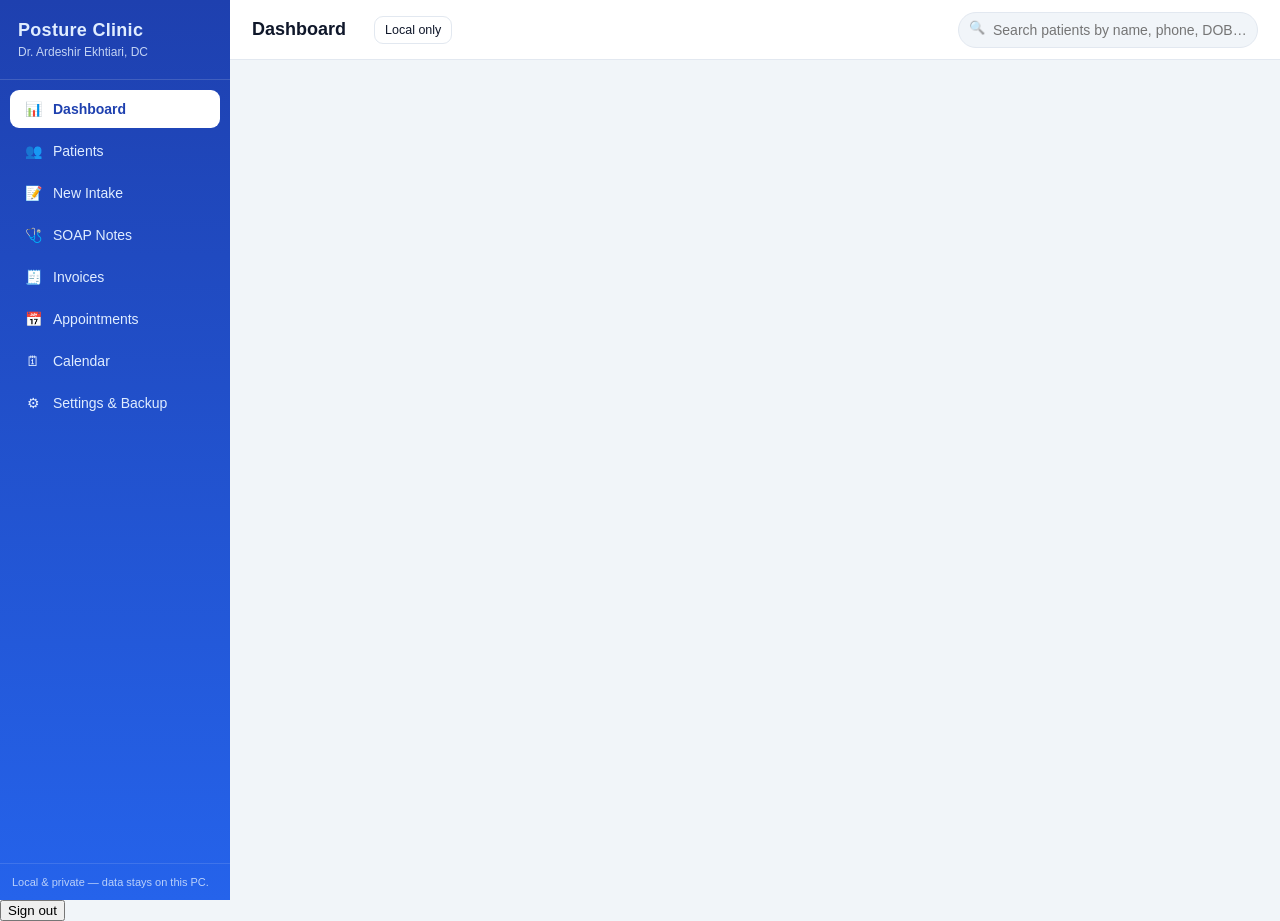
==== app.html @ 3cea86cb "Add Posture Clinic staff portal with Flowra Clerk login" ====
<!DOCTYPE html>
<html lang="en">
<head>
<meta charset="UTF-8" />
<meta name="viewport" content="width=device-width, initial-scale=1.0" />
<title>Posture Clinic — Dr. Ardeshir Ekhtiari</title>
<style>
  :root{
    --bg:#0f172a; --panel:#ffffff; --muted:#64748b; --line:#e2e8f0;
    --brand:#2563eb; --brand-dark:#1e40af; --brand-soft:#dbeafe;
    --accent:#0891b2; --danger:#dc2626; --warn:#d97706; --ok:#16a34a;
    --text:#0f172a; --soft:#f1f5f9;
  }
  *{box-sizing:border-box}
  html,body{margin:0;height:100%;font-family:"Segoe UI",Roboto,Arial,sans-serif;color:var(--text);background:var(--soft)}
  button{font-family:inherit;cursor:pointer}
  input,select,textarea{font-family:inherit;font-size:14px}
  .app{display:flex;height:100vh;overflow:hidden}

  /* Sidebar */
  .sidebar{width:230px;background:linear-gradient(180deg,#1e40af,#2563eb);color:#e0edff;display:flex;flex-direction:column;flex-shrink:0}
  .brand{padding:20px 18px;border-bottom:1px solid rgba(255,255,255,.15)}
  .brand h1{font-size:18px;margin:0;letter-spacing:.3px}
  .brand p{margin:4px 0 0;font-size:12px;opacity:.85}
  .nav{padding:10px;flex:1;overflow:auto}
  .nav a{display:flex;align-items:center;gap:10px;padding:11px 13px;border-radius:9px;color:#e0edff;text-decoration:none;font-size:14px;margin-bottom:4px}
  .nav a:hover{background:rgba(255,255,255,.12)}
  .nav a.active{background:#fff;color:#1e40af;font-weight:600}
  .nav .ic{width:20px;text-align:center}
  .sb-foot{padding:12px;font-size:11px;opacity:.8;border-top:1px solid rgba(255,255,255,.15)}

  /* Main */
  .main{flex:1;display:flex;flex-direction:column;overflow:hidden}
  .topbar{height:60px;background:#fff;border-bottom:1px solid var(--line);display:flex;align-items:center;gap:14px;padding:0 22px;flex-shrink:0}
  .topbar h2{margin:0;font-size:18px}
  .topbar .search{margin-left:auto;position:relative}
  .topbar .search input{width:300px;padding:9px 12px 9px 34px;border:1px solid var(--line);border-radius:20px;background:var(--soft)}
  .topbar .search::before{content:"\1F50D";position:absolute;left:11px;top:8px;font-size:13px;opacity:.6}
  .content{flex:1;overflow:auto;padding:22px}

  /* Cards / grid */
  .cards{display:grid;grid-template-columns:repeat(auto-fill,minmax(200px,1fr));gap:16px;margin-bottom:22px}
  .stat{background:#fff;border:1px solid var(--line);border-radius:14px;padding:18px}
  .stat .n{font-size:30px;font-weight:700;color:var(--brand-dark)}
  .stat .l{color:var(--muted);font-size:13px;margin-top:2px}
  .panel{background:#fff;border:1px solid var(--line);border-radius:14px;padding:20px;margin-bottom:20px}
  .panel h3{margin:0 0 14px;font-size:16px}
  .panel .desc{color:var(--muted);font-size:13px;margin:-8px 0 16px}

  /* Buttons */
  .btn{border:1px solid var(--line);background:#fff;padding:9px 15px;border-radius:9px;font-size:14px;color:var(--text)}
  .btn:hover{background:var(--soft)}
  .btn.primary{background:var(--brand);border-color:var(--brand);color:#fff}
  .btn.primary:hover{background:var(--brand-dark)}
  .btn.accent{background:var(--accent);border-color:var(--accent);color:#fff}
  .btn.danger{background:#fff;border-color:#fecaca;color:var(--danger)}
  .btn.danger:hover{background:#fef2f2}
  .btn.sm{padding:6px 10px;font-size:12.5px}
  .row-actions{display:flex;gap:8px;flex-wrap:wrap}

  /* Forms */
  .grid{display:grid;grid-template-columns:repeat(2,1fr);gap:14px}
  .grid.three{grid-template-columns:repeat(3,1fr)}
  .grid.four{grid-template-columns:repeat(4,1fr)}
  .field{display:flex;flex-direction:column;gap:5px}
  .field.full{grid-column:1/-1}
  .field label{font-size:12.5px;color:var(--muted);font-weight:600}
  .field input,.field select,.field textarea{padding:9px 11px;border:1px solid var(--line);border-radius:9px;width:100%;background:#fff}
  .field textarea{resize:vertical;min-height:70px}
  .field input:focus,.field textarea:focus,.field select:focus{outline:2px solid var(--brand-soft);border-color:var(--brand)}
  .date-combo{display:flex;gap:6px}
  .date-combo input{flex:1}
  .date-combo button{width:34px;border:1px solid var(--line);border-radius:8px;background:#fff;color:var(--brand-dark);font-weight:700}
  .date-combo button:hover{background:var(--brand-soft)}
  .sec-title{font-size:13px;font-weight:700;text-transform:uppercase;letter-spacing:.6px;color:var(--brand-dark);margin:22px 0 12px;padding-bottom:6px;border-bottom:2px solid var(--brand-soft)}
  .sec-title:first-child{margin-top:0}

  /* Table */
  table{width:100%;border-collapse:collapse}
  th,td{text-align:left;padding:11px 12px;border-bottom:1px solid var(--line);font-size:14px}
  th{font-size:12px;text-transform:uppercase;letter-spacing:.5px;color:var(--muted)}
  tbody tr:hover{background:var(--soft)}
  .empty{text-align:center;color:var(--muted);padding:40px}
  .tag{display:inline-block;padding:3px 9px;border-radius:20px;font-size:12px;font-weight:600}
  .tag.green{background:#dcfce7;color:#15803d}
  .tag.blue{background:#dbeafe;color:#1d4ed8}
  .tag.amber{background:#fef3c7;color:#92400e}
  .linkbtn{border:0;background:none;padding:0;color:var(--brand-dark);font-weight:700;text-align:left;cursor:pointer}
  .linkbtn:hover{text-decoration:underline}
  .email-value{word-break:break-all;color:var(--brand-dark);text-decoration:none}
  .email-value:hover{text-decoration:underline}
  .profile-cards{display:grid;grid-template-columns:repeat(auto-fit,minmax(145px,1fr));gap:10px;margin:14px 0 18px}
  .profile-card{border:1px solid var(--line);border-radius:12px;background:#f8fafc;padding:12px}
  .profile-card .v{font-size:19px;font-weight:800;color:var(--brand-dark)}
  .profile-card .k{font-size:11px;color:var(--muted);text-transform:uppercase;letter-spacing:.4px;margin-top:2px}
  .cal-toolbar{display:flex;align-items:center;gap:8px;flex-wrap:wrap;margin-bottom:14px}
  .cal-title{font-size:18px;font-weight:800;color:var(--brand-dark);margin-right:auto}
  .calendar-grid{display:grid;border:1px solid var(--line);border-radius:12px;overflow:hidden;background:#fff}
  .time-grid{display:grid;border:1px solid var(--line);border-radius:12px;overflow:auto;max-height:620px;background:#fff}
  .time-head{position:sticky;top:0;z-index:2;background:#eff6ff;color:var(--brand-dark);font-weight:800;text-align:center;padding:9px;border-right:1px solid #bfdbfe;border-bottom:1px solid #bfdbfe}
  .time-label{background:#f8fafc;color:#64748b;font-size:12px;padding:8px;border-right:1px solid var(--line);border-bottom:1px solid var(--line);font-weight:700}
  .time-cell{min-height:42px;border-right:1px solid var(--line);border-bottom:1px solid var(--line);padding:4px;background:#fff}
  .cal-cell{min-height:112px;border-right:1px solid var(--line);border-bottom:1px solid var(--line);padding:8px;background:#fff}
  .cal-cell:nth-child(7n){border-right:0}
  .cal-day-head{background:#eff6ff;color:var(--brand-dark);font-weight:800;text-align:center;padding:9px;border-right:1px solid #bfdbfe}
  .cal-day-head:nth-child(7n){border-right:0}
  .cal-date{font-size:12px;font-weight:800;color:#334155;margin-bottom:6px}
  .cal-muted{background:#f8fafc;color:#94a3b8}
  .appt-chip{display:block;border:1px solid #bfdbfe;background:#dbeafe;color:#1e3a8a;border-radius:8px;padding:5px 7px;margin:4px 0;font-size:12px;line-height:1.25;text-align:left;width:100%}
  .appt-chip b{display:block;color:#1e40af}
  .day-slot{display:grid;grid-template-columns:86px 1fr;border-bottom:1px solid var(--line);min-height:42px}
  .day-time{background:#f8fafc;color:#64748b;font-size:12px;padding:10px;border-right:1px solid var(--line);font-weight:700}
  .day-bookings{padding:7px}
  .year-grid{display:grid;grid-template-columns:repeat(auto-fit,minmax(210px,1fr));gap:12px}
  .month-card{border:1px solid var(--line);border-radius:12px;padding:12px;background:#fff}
  .month-card h4{margin:0 0 8px;color:var(--brand-dark)}

  /* Pain diagram */
  .bodywrap{display:flex;gap:26px;flex-wrap:wrap;align-items:flex-start}
  .bodychart{position:relative;flex:1 1 520px;max-width:650px;min-width:300px}
  .bodychart img{width:100%;display:block;background:#fff;border:1px solid var(--line);border-radius:14px;-webkit-print-color-adjust:exact;print-color-adjust:exact}
  .bodychart.noimg{min-height:420px;border:1px dashed var(--line);border-radius:14px;background:#fff}
  .chartmsg{position:absolute;inset:0;display:flex;align-items:center;justify-content:center;text-align:center;padding:24px;color:var(--muted);font-size:13px}
  .hot{position:absolute;transform:translate(-50%,-50%);border-radius:50%;background:transparent;border:2px solid transparent;padding:0;cursor:pointer;transition:background .15s,border-color .15s}
  .hot:hover{background:rgba(37,99,235,.30);border-color:rgba(37,99,235,.55)}
  .hot.marked{background:rgba(239,68,68,.5);border-color:#b91c1c;-webkit-print-color-adjust:exact;print-color-adjust:exact}
  .painlist{flex:1;min-width:240px}
  .painitem{display:flex;align-items:center;gap:10px;padding:8px 10px;border:1px solid var(--line);border-radius:9px;margin-bottom:8px;background:#fff}
  .painitem.selected{border-color:#fecaca;background:#fff7f7}
  .painitem .nm{flex:1;font-size:14px;font-weight:600}
  .painitem .nm.clickable{cursor:pointer}
  .painitem input[type="checkbox"]{width:auto}
  .painitem select{padding:5px 8px;border:1px solid var(--line);border-radius:7px}
  .legend{display:flex;gap:14px;flex-wrap:wrap;margin-top:10px;font-size:12px;color:var(--muted)}
  .legend span{display:flex;align-items:center;gap:6px}
  .dot{width:12px;height:12px;border-radius:3px;display:inline-block}

  /* Invoice */
  .inv-items th,.inv-items td{padding:8px}
  .inv-total{display:flex;justify-content:flex-end;margin-top:14px}
  .inv-total table{width:auto;min-width:280px}
  .inv-total td{border:none;padding:5px 10px}
  .inv-total .grand{font-size:18px;font-weight:700;color:var(--brand-dark)}
  .letterhead{border-bottom:3px solid var(--brand);padding-bottom:14px;margin-bottom:18px}
  .letterhead-top{display:flex;justify-content:space-between;gap:20px;align-items:flex-start}
  .letterhead-brand{display:flex;gap:14px;align-items:flex-start}
  .letterhead-logo{max-height:78px;max-width:190px;object-fit:contain}
  .letterhead-clinic{font-size:22px;font-weight:800;color:var(--brand-dark);letter-spacing:.2px}
  .letterhead-provider{font-size:14px;font-weight:600;color:#334155;margin-top:2px}
  .letterhead-contact{font-size:12px;color:#64748b;line-height:1.5;margin-top:4px}
  .letterhead-doc{text-align:right;min-width:220px}
  .letterhead-doc h2{margin:0;color:#111827;font-size:26px;text-transform:uppercase;letter-spacing:.5px}
  .letterhead-meta{font-size:12px;color:#475569;line-height:1.7;margin-top:8px}
  .clinical-doc{background:#fff;color:#111827}
  .clinical-head{display:flex;justify-content:space-between;gap:18px;border-bottom:2px solid var(--brand);padding-bottom:14px;margin-bottom:16px}
  .clinical-brand{display:flex;align-items:flex-start;gap:12px}
  .clinical-logo{max-height:72px;max-width:180px;object-fit:contain}
  .clinical-title{text-align:right}
  .clinical-title h2{margin:0;color:var(--brand-dark);font-size:24px}
  .clinical-meta{font-size:12px;color:var(--muted);line-height:1.6;margin-top:6px}
  .clinical-patient{display:grid;grid-template-columns:repeat(4,1fr);gap:10px;margin-bottom:16px;border:1px solid var(--line);border-radius:10px;padding:12px;background:#f8fafc}
  .clinical-section{margin-top:14px}
  .clinical-section h4{margin:0 0 6px;color:var(--brand-dark);font-size:13px;text-transform:uppercase;letter-spacing:.5px;border-bottom:1px solid var(--line);padding-bottom:5px}
  .clinical-box{min-height:56px;border:1px solid var(--line);border-radius:8px;padding:10px;white-space:pre-wrap;background:#fff}
  .clinical-sign{margin-top:28px;margin-left:auto;width:320px;text-align:center}
  .clinical-sign img{max-height:64px;max-width:260px;object-fit:contain;margin-bottom:4px}
  .clinical-sign .line{border-top:1px solid #111827;padding-top:6px;font-size:12px;color:#334155}
  .print-only{display:none}
  .print-footer{display:none}

  /* Modal */
  .modal-bg{position:fixed;inset:0;background:rgba(15,23,42,.5);display:none;align-items:center;justify-content:center;z-index:50;overflow:hidden;padding:16px}
  .modal-bg.open{display:flex}
  .modal{background:#fff;border-radius:16px;width:100%;max-width:960px;max-height:calc(100vh - 32px);overflow:auto;padding:24px;box-shadow:0 20px 60px rgba(0,0,0,.3)}
  .modal.wide{max-width:1240px}
  .modal-head{display:flex;align-items:center;margin:-24px -24px 16px;padding:16px 24px;background:#fff;border-bottom:1px solid var(--line);position:sticky;top:-24px;z-index:5}
  .modal-head h3{margin:0;font-size:18px}
  .modal-back{margin-right:10px;border:1px solid var(--line);background:#fff;border-radius:8px;padding:6px 10px;color:var(--brand-dark);font-weight:700}
  .modal-back:hover{background:var(--brand-soft)}
  .modal-head .x{margin-left:auto;border:none;background:none;font-size:22px;color:var(--muted)}
  .modal-foot{display:flex;gap:10px;justify-content:flex-end;margin:22px -24px -24px;border-top:1px solid var(--line);padding:14px 24px;background:#fff;position:sticky;bottom:-24px;z-index:5}

  .toast{position:fixed;bottom:24px;right:24px;background:#0f172a;color:#fff;padding:13px 20px;border-radius:10px;font-size:14px;opacity:0;transform:translateY(10px);transition:.25s;z-index:100}
  .toast.show{opacity:1;transform:translateY(0)}
  .muted{color:var(--muted)}
  .pill-tabs{display:flex;gap:6px;margin-bottom:16px;flex-wrap:wrap}
  .pill-tabs button{border:1px solid var(--line);background:#fff;padding:7px 14px;border-radius:20px;font-size:13px}
  .pill-tabs button.on{background:var(--brand);color:#fff;border-color:var(--brand)}
  .settings-section{display:none}
  .settings-section.on{display:block}
  .hint{font-size:12px;color:var(--muted)}
  .scale{display:flex;gap:4px;flex-wrap:wrap}
  .scale button{width:34px;height:34px;border:1px solid var(--line);border-radius:8px;background:#fff;font-weight:600}
  .scale button.on{background:var(--danger);color:#fff;border-color:var(--danger)}

  /* Print */
  @media print{
    @page{margin:.55in}
    .sidebar,.topbar,.no-print,.modal-foot,.modal-head{display:none !important}
    .app,.main,.content{display:block;height:auto;overflow:visible}
    body.modal-open .app{display:none !important}
    .modal-bg{position:static;background:none;display:block;padding:0}
    .modal{box-shadow:none;max-width:none;border-radius:0;padding:0}
    body{background:#fff}
    .content{padding:0}
    .panel{border:0;border-radius:0;padding:0;margin:0;background:#fff}
    .print-area{padding:0;font-size:12px;line-height:1.45}
    .print-only{display:block !important}
    .print-area input,.print-area textarea,.print-area select,
    body:not(.modal-open) .content input,body:not(.modal-open) .content textarea,body:not(.modal-open) .content select{border:0 !important;background:transparent !important;box-shadow:none !important;padding:0 !important;color:#111827 !important;-webkit-appearance:none;appearance:none}
    .print-area .date-combo button,
    body:not(.modal-open) .content .date-combo button{display:none !important}
    .print-area textarea,body:not(.modal-open) .content textarea{min-height:0;height:auto;resize:none;overflow:visible}
    .print-area table,body:not(.modal-open) .content table{page-break-inside:auto;border:1px solid #cbd5e1}
    .print-area th,body:not(.modal-open) .content th{background:#eff6ff;color:#1e40af;border-bottom:1px solid #bfdbfe;font-size:11px}
    .print-area td,body:not(.modal-open) .content td{border-bottom:1px solid #e2e8f0}
    .print-area tr{page-break-inside:avoid;page-break-after:auto}
    .inv-items th,.inv-items td{border-bottom:1px solid #d1d5db}
    .print-area .sec-title,body:not(.modal-open) .content .sec-title{background:#eff6ff;border:1px solid #bfdbfe;border-left:4px solid var(--brand);border-radius:4px;color:#1e40af;padding:7px 9px;margin:18px 0 10px}
    .print-area .grid,body:not(.modal-open) .content .grid{gap:10px}
    .print-area .field,body:not(.modal-open) .content .field{border:1px solid #e2e8f0;border-radius:6px;padding:8px;background:#fbfdff;break-inside:avoid}
    .print-area .field label,body:not(.modal-open) .content .field label,.hint{color:#475569;font-size:10px;text-transform:uppercase;letter-spacing:.35px}
    .print-area p{margin:7px 0}
    .inv-total table{border:0}
    .inv-total td{border:0}
    .clinical-box{border:1px solid #cbd5e1;background:#fbfdff;border-radius:6px;min-height:68px}
    .clinical-sign{break-inside:avoid}
    .bodywrap{break-inside:auto;page-break-inside:auto;gap:12px}
    .bodychart{flex:0 1 3.7in;max-width:3.7in;min-width:2.6in}
    .bodychart img{max-height:4.4in;object-fit:contain}
    .painlist{min-width:2.2in;font-size:11px}
    .painitem{padding:5px 7px;margin-bottom:4px;break-inside:avoid}
    .painlist .hint,.painlist .painitem:not(.selected) .muted{display:none !important}
    .painlist .painitem:not(.selected){display:none !important}
    .painlist input[type="checkbox"]{display:none !important}
    .clinical-doc{font-size:12px}
    .clinical-patient{break-inside:avoid;grid-template-columns:repeat(2,1fr)}
    .clinical-section{break-inside:avoid}
    .print-footer{display:none !important}
    body::after{content:"Printed from Posture Clinic";position:fixed;bottom:.18in;right:.55in;font-size:10px;color:#64748b}
  }
</style>
<link rel="stylesheet" href="portal-neumorph.css" />
</head>
<body>
<script src="auth-config.js?v=1"></script>
<script src="auth.js?v=1"></script>
<script>PosturePortalAuth.requireAppAccess();</script>
<div class="app">
  <aside class="sidebar">
    <div class="brand">
      <h1>Posture Clinic</h1>
      <p>Dr. Ardeshir Ekhtiari, DC</p>
    </div>
    <nav class="nav" id="nav">
      <a data-view="dashboard" class="active"><span class="ic">&#128202;</span> Dashboard</a>
      <a data-view="patients"><span class="ic">&#128101;</span> Patients</a>
      <a data-view="intake"><span class="ic">&#128221;</span> New Intake</a>
      <a data-view="visits"><span class="ic">&#129658;</span> SOAP Notes</a>
      <a data-view="invoices"><span class="ic">&#129534;</span> Invoices</a>
      <a data-view="appointments"><span class="ic">&#128197;</span> Appointments</a>
      <a data-view="calendar"><span class="ic">&#128467;</span> Calendar</a>
      <a data-view="settings"><span class="ic">&#9881;</span> Settings &amp; Backup</a>
    </nav>
    <div class="sb-foot">Local &amp; private — data stays on this PC.</div>
  </aside>

  <div class="main">
    <div class="topbar">
      <h2 id="viewTitle">Dashboard</h2>
      <button id="storageBadge" class="btn sm" style="margin-left:14px" onclick="storageBadgeClick()">Local only</button>
      <div class="search">
        <input id="globalSearch" placeholder="Search patients by name, phone, DOB…" />
      </div>
    </div>
    <div class="content" id="content"></div>
  </div>
</div>

<div class="modal-bg" id="modalBg"><div class="modal" id="modal"></div></div>
<div class="toast" id="toast"></div>

<script>
/* ============================ DATA LAYER ============================ */
const DB_KEY = "postureclinic_db_v1";
const LEGACY_DB_KEY = "painclinic_db_v1";
const uid = () => Date.now().toString(36) + Math.random().toString(36).slice(2,7);
const todayISO = () => new Date().toISOString().slice(0,10);
const DEFAULT_SERVICES = [
  {code:"98940", desc:"Chiropractic Manipulation (1-2 regions)", price:65},
  {code:"98941", desc:"Chiropractic Manipulation (3-4 regions)", price:85},
  {code:"97110", desc:"Therapeutic Exercise", price:45},
  {code:"97140", desc:"Manual Therapy", price:50},
  {code:"99203", desc:"New Patient Exam", price:150},
  {code:"99213", desc:"Established Patient Exam", price:90},
];
function loadDB(){
  try{
    let raw = localStorage.getItem(DB_KEY);
    if(!raw && LEGACY_DB_KEY){ raw = localStorage.getItem(LEGACY_DB_KEY); if(raw) localStorage.setItem(DB_KEY, raw); }
    return JSON.parse(raw) || seed();
  }catch(e){ return seed(); }
}
function seed(){
  const db = { patients:[], visits:[], invoices:[], appointments:[],
    clinic:{ name:"Posture Clinic", provider:"Dr. Ardeshir Ekhtiari, DC",
      address:"", phone:"647-835-8118", email:"Ardeshir@DrEkhtiari.com", taxRate:0, currency:"$", workStart:"08:00", workEnd:"18:00",
      services:JSON.parse(JSON.stringify(DEFAULT_SERVICES)),
      serviceProfiles:[{id:"default",name:"Default Chiropractic",services:JSON.parse(JSON.stringify(DEFAULT_SERVICES))}],
      activeServiceProfileId:"default" } };
  localStorage.setItem(DB_KEY, JSON.stringify(db));
  return db;
}
let DB = loadDB();

/* ---- Portable file storage (data lives in a file that travels with the app) ---- */
let fileHandle = null;          // linked PostureClinicData.json handle
let needsReconnect = false;     // handle exists but permission must be re-granted (needs a click)
let _writeTimer = null, _dirty = false;

function save(){
  localStorage.setItem(DB_KEY, JSON.stringify(DB));   // fast local mirror
  scheduleFileWrite();                                // persist to portable data file
}
function scheduleFileWrite(){
  if(!fileHandle) return;
  _dirty = true; clearTimeout(_writeTimer);
  _writeTimer = setTimeout(writeFile, 500);
}
async function writeFile(){
  if(!fileHandle || !_dirty) return;
  try{
    const w = await fileHandle.createWritable();
    await w.write(JSON.stringify(DB, null, 2));
    await w.close();
    _dirty = false; updateStorageBadge();
  }catch(e){ console.warn("File write failed", e); }
}

/* IndexedDB: remember the linked file handle between sessions */
function idbOpen(name="postureclinic_fs"){ return new Promise((res,rej)=>{ const r=indexedDB.open(name,1);
  r.onupgradeneeded=()=>r.result.createObjectStore("h"); r.onsuccess=()=>res(r.result); r.onerror=()=>rej(r.error); }); }
async function idbSet(k,v){ const db=await idbOpen(); return new Promise((res,rej)=>{ const t=db.transaction("h","readwrite");
  t.objectStore("h").put(v,k); t.oncomplete=()=>res(); t.onerror=()=>rej(t.error); }); }
async function idbGet(k){ const db=await idbOpen(); return new Promise((res,rej)=>{ const t=db.transaction("h","readonly");
  const rq=t.objectStore("h").get(k); rq.onsuccess=()=>res(rq.result); rq.onerror=()=>rej(rq.error); }); }
async function idbDel(k){ const db=await idbOpen(); return new Promise((res)=>{ const t=db.transaction("h","readwrite");
  t.objectStore("h").delete(k); t.oncomplete=()=>res(); }); }

async function permGranted(h,write){ const o={mode:write?"readwrite":"read"};
  try{ return (await h.queryPermission(o))==="granted"; }catch(e){ return false; } }
async function permRequest(h,write){ const o={mode:write?"readwrite":"read"};
  try{ if((await h.queryPermission(o))==="granted") return true; return (await h.requestPermission(o))==="granted"; }catch(e){ return false; } }

const fsSupported = () => !!(window.showSaveFilePicker && window.showOpenFilePicker);

/* Create/choose the portable data file and start saving to it */
async function connectDataFile(){
  if(!fsSupported()){ toast("This browser can't link a data file. Use Export/Import backups instead."); return; }
  try{
    const h = await window.showSaveFilePicker({ suggestedName:"PostureClinicData.json",
      types:[{description:"Posture Clinic Data",accept:{"application/json":[".json"]}}] });
    fileHandle = h; needsReconnect=false; await idbSet("dataFile",h);
    _dirty = true; await writeFile();
    toast("Data file linked — everything now saves into this file.");
    updateStorageBadge(); if(current==="settings") views.settings();
  }catch(e){ if(e.name!=="AbortError") toast("Could not link data file"); }
}
/* Open an existing data file (e.g. after moving the folder to a new PC) */
async function openDataFile(){
  if(!fsSupported()){ toast("This browser can't open a data file. Use Import backup instead."); return; }
  try{
    const [h] = await window.showOpenFilePicker({ types:[{description:"Posture Clinic Data",accept:{"application/json":[".json"]}}] });
    if(!(await permRequest(h,true))) return;
    const txt = await (await h.getFile()).text();
    DB = JSON.parse(txt); fileHandle=h; needsReconnect=false; await idbSet("dataFile",h);
    localStorage.setItem(DB_KEY, JSON.stringify(DB));
    toast("Loaded data from file."); go("dashboard");
  }catch(e){ if(e.name!=="AbortError") toast("Could not open data file"); }
}
async function disconnectDataFile(){ fileHandle=null; needsReconnect=false; await idbDel("dataFile"); updateStorageBadge(); if(current==="settings") views.settings(); toast("Unlinked data file (still saved locally)."); }

/* Re-grant permission after a restart (browsers require a click) */
async function reconnectDataFile(){
  const h = await idbGet("dataFile"); if(!h){ connectDataFile(); return; }
  if(await permRequest(h,true)){
    fileHandle=h; needsReconnect=false;
    try{ const txt=await (await h.getFile()).text(); if(txt.trim()){ DB=JSON.parse(txt); localStorage.setItem(DB_KEY,JSON.stringify(DB)); } }catch(e){}
    updateStorageBadge(); toast("Reconnected to data file."); go(current);
  }
}
function storageBadgeClick(){ if(needsReconnect) reconnectDataFile(); else if(fileHandle){ go("settings"); } else connectDataFile(); }
function updateStorageBadge(){
  const b = document.getElementById("storageBadge"); if(!b) return;
  if(needsReconnect){ b.textContent="\u26A0 Reconnect data file"; b.style.background="#fef3c7"; b.style.borderColor="#fcd34d"; b.title="Click to reconnect your data file"; }
  else if(fileHandle){ b.textContent="\uD83D\uDCBE Data file linked"; b.style.background="#dbeafe"; b.style.borderColor="#93c5fd"; b.title=fileHandle.name||"Linked"; }
  else if(fsSupported()){ b.textContent="\u26A0 Link data file"; b.style.background="#fee2e2"; b.style.borderColor="#fecaca"; b.title="Click to make your data portable"; }
  else { b.textContent="\uD83D\uDCBE Local only"; b.style.background=""; b.style.borderColor=""; b.title="Use Export/Import backups to move data"; }
}
async function idbGetLegacy(k){
  try{ const db=await idbOpen("painclinic_fs"); return new Promise((res,rej)=>{ const t=db.transaction("h","readonly");
    const rq=t.objectStore("h").get(k); rq.onsuccess=()=>res(rq.result); rq.onerror=()=>rej(rq.error); }); }catch(e){ return null; }
}
async function initStorage(){
  try{
    let h = await idbGet("dataFile");
    if(!h){ h = await idbGetLegacy("dataFile"); if(h) await idbSet("dataFile", h); }
    if(h){
      if(await permGranted(h,true)){
        fileHandle=h;
        try{ const txt=await (await h.getFile()).text(); if(txt.trim()){ DB=JSON.parse(txt); localStorage.setItem(DB_KEY,JSON.stringify(DB)); } }catch(e){}
      } else { needsReconnect=true; }
    }
  }catch(e){}
  const last = localStorage.getItem(LAST_VIEW_KEY) || localStorage.getItem(LEGACY_LAST_VIEW_KEY);
  go(views[last]?last:"dashboard"); updateStorageBadge();
}
const money = n => DB.clinic.currency + (Number(n)||0).toFixed(2);
const esc = s => (s==null?"":String(s)).replace(/[&<>"]/g,c=>({'&':'&amp;','<':'&lt;','>':'&gt;','"':'&quot;'}[c]));
const patientById = id => DB.patients.find(p=>p.id===id);
const fullName = p => p ? `${p.first||""} ${p.last||""}`.trim() : "Unknown";
const emailView = e => e ? `<a class="email-value" href="mailto:${esc(e)}">${esc(e)}</a>` : "—";

/* ============================ UI HELPERS ============================ */
const $ = s => document.querySelector(s);
const content = $("#content");
function toast(msg){ const t=$("#toast"); t.textContent=msg; t.classList.add("show"); setTimeout(()=>t.classList.remove("show"),2200); }
let modalStack = [];
function openModal(html, wide, replace){
  const m=$("#modal"), bg=$("#modalBg");
  if(bg.classList.contains("open") && !replace) modalStack.push({html:m.innerHTML,className:m.className});
  m.className="modal"+(wide?" wide":""); m.innerHTML=html; bg.classList.add("open"); document.body.classList.add("modal-open");
  updateModalBack();
}
function updateModalBack(){
  const h=$("#modal .modal-head"); if(!h) return;
  h.querySelector(".modal-back")?.remove();
  if(modalStack.length) h.insertAdjacentHTML("afterbegin",`<button class="modal-back" onclick="modalBack()">&larr; Back</button>`);
}
function modalBack(){
  const prev = modalStack.pop(); if(!prev){ closeModal(); return; }
  const m=$("#modal"); m.className=prev.className; m.innerHTML=prev.html; updateModalBack();
}
function closeModal(){ $("#modalBg").classList.remove("open"); document.body.classList.remove("modal-open"); modalStack=[]; }
$("#modalBg").addEventListener("click",e=>{ if(e.target.id==="modalBg") closeModal(); });
function printStamp(){ return new Date().toLocaleDateString() + " " + new Date().toLocaleTimeString([], {hour:"2-digit", minute:"2-digit"}); }
function letterhead(title, rows){
  const c=DB.clinic, contact=[c.address,c.phone,c.email].filter(Boolean).join(" | ");
  return `<div class="letterhead">
    <div class="letterhead-top">
      <div class="letterhead-brand">
        ${c.logo?`<img class="letterhead-logo" src="${esc(c.logo)}" alt="Clinic logo"/>`:""}
        <div>
          <div class="letterhead-clinic">${esc(c.name||"Posture Clinic")}</div>
          <div class="letterhead-provider">${esc(c.provider||"Dr. Ardeshir Ekhtiari, DC")}</div>
          <div class="letterhead-contact">${esc(contact||"")}</div>
        </div>
      </div>
      <div class="letterhead-doc">
        <h2>${esc(title)}</h2>
        <div class="letterhead-meta">
          <div><b>Printed:</b> ${printStamp()}</div>
          ${(rows||[]).map(r=>`<div><b>${esc(r[0])}:</b> ${esc(r[1]||"—")}</div>`).join("")}
        </div>
      </div>
    </div>
  </div>`;
}

/* ============================ ROUTER ============================ */
const views = {};
let current = "dashboard";
const LAST_VIEW_KEY = "postureclinic_last_view";
const LEGACY_LAST_VIEW_KEY = "painclinic_last_view";
const SCROLL_KEY = "postureclinic_scroll_";
const LEGACY_SCROLL_KEY = "painclinic_scroll_";
function go(view){
  if(content && current) localStorage.setItem(SCROLL_KEY+current, content.scrollTop);
  current = view;
  localStorage.setItem(LAST_VIEW_KEY, view);
  document.querySelectorAll("#nav a").forEach(a=>a.classList.toggle("active",a.dataset.view===view));
  $("#viewTitle").textContent = {dashboard:"Dashboard",patients:"Patients",intake:"New Patient Intake",
    visits:"SOAP Notes",invoices:"Invoices",appointments:"Appointments",calendar:"Calendar",settings:"Settings & Backup"}[view];
  (views[view]||views.dashboard)();
  setTimeout(()=>{ content.scrollTop = Number(localStorage.getItem(SCROLL_KEY+view)||localStorage.getItem(LEGACY_SCROLL_KEY+view)||0); },0);
}
document.querySelectorAll("#nav a").forEach(a=>a.addEventListener("click",()=>go(a.dataset.view)));
content.addEventListener("scroll",()=>localStorage.setItem(SCROLL_KEY+current, content.scrollTop));
$("#globalSearch").addEventListener("input",e=>{
  if(current!=="patients"){ go("patients"); }
  const box = $("#patientSearch"); if(box){ box.value=e.target.value; renderPatientTable(e.target.value); }
});
function matchesText(q,...parts){
  q=(q||"").toLowerCase().trim();
  return !q || parts.join(" ").toLowerCase().includes(q);
}

/* ============================ DASHBOARD ============================ */
views.dashboard = function(){
  const upcoming = DB.appointments.filter(a=>a.date>=todayISO()).sort((a,b)=>a.date.localeCompare(b.date)).slice(0,5);
  const outstanding = DB.invoices.reduce((s,i)=>s+invTotals(i).balance,0);
  content.innerHTML = `
    <div class="cards">
      <div class="stat"><div class="n">${DB.patients.length}</div><div class="l">Total Patients</div></div>
      <div class="stat"><div class="n">${DB.visits.length}</div><div class="l">SOAP Notes</div></div>
      <div class="stat"><div class="n">${DB.invoices.length}</div><div class="l">Invoices</div></div>
      <div class="stat"><div class="n">${money(outstanding)}</div><div class="l">Outstanding Balance</div></div>
    </div>
    <div class="panel">
      <h3>Quick Actions</h3>
      <div class="row-actions">
        <button class="btn primary" onclick="go('intake')">+ New Patient Intake</button>
        <button class="btn accent" onclick="newVisit()">+ New SOAP Note</button>
        <button class="btn" onclick="newInvoice()">+ New Invoice</button>
        <button class="btn" onclick="go('appointments')">Schedule Appointment</button>
      </div>
    </div>
    <div class="panel">
      <h3>Upcoming Appointments</h3>
      ${upcoming.length? `<table><thead><tr><th>Date</th><th>Time</th><th>Patient</th><th>Reason</th></tr></thead>
      <tbody>${upcoming.map(a=>`<tr><td>${a.date}</td><td>${esc(a.time)}</td><td>${esc(fullName(patientById(a.patientId)))}</td><td>${esc(a.reason)}</td></tr>`).join("")}</tbody></table>`
      : `<div class="empty">No upcoming appointments.</div>`}
    </div>
    <div class="panel">
      <h3>Recent Patients</h3>
      ${DB.patients.slice(-5).reverse().map(p=>`<div style="padding:8px 0;border-bottom:1px solid var(--line)"><button class="linkbtn" onclick="viewPatient('${p.id}')">${esc(fullName(p))}</button> <span class="muted">— ${esc(p.phone||"no phone")} · ${esc(p.dob||"")}</span> <button class="btn sm" style="float:right" onclick="viewPatient('${p.id}')">Open</button></div>`).join("") || `<div class="empty">No patients yet. Start with a New Intake.</div>`}
    </div>`;
};

/* ============================ PATIENTS ============================ */
views.patients = function(){
  content.innerHTML = `
    <div class="panel">
      <div style="display:flex;align-items:center;gap:12px;margin-bottom:14px">
        <h3 style="margin:0">Patients</h3>
        <input id="patientSearch" class="btn" style="margin-left:auto;width:280px" placeholder="Search name / phone / DOB…" oninput="renderPatientTable(this.value)"/>
        <button class="btn primary" onclick="go('intake')">+ New Intake</button>
      </div>
      <div id="patientTable"></div>
    </div>`;
  renderPatientTable("");
};
function renderPatientTable(q){
  q=(q||"").toLowerCase().trim();
  const list = DB.patients.filter(p=>{
    if(!q) return true;
    return (fullName(p)+" "+(p.phone||"")+" "+(p.dob||"")+" "+(p.email||"")).toLowerCase().includes(q);
  }).sort((a,b)=>fullName(a).localeCompare(fullName(b)));
  const el = $("#patientTable"); if(!el) return;
  el.innerHTML = list.length? `<table><thead><tr><th>Name</th><th>DOB</th><th>Phone</th><th>Chief Complaint</th><th>Visits</th><th></th></tr></thead>
    <tbody>${list.map(p=>{
      const v = DB.visits.filter(x=>x.patientId===p.id).length;
      return `<tr>
        <td><button class="linkbtn" onclick="viewPatient('${p.id}')">${esc(fullName(p))}</button></td>
        <td>${esc(p.dob||"")}</td>
        <td>${esc(p.phone||"")}</td>
        <td>${esc((p.chiefComplaint||"").slice(0,40))}</td>
        <td><span class="tag green">${v}</span></td>
        <td class="row-actions" style="justify-content:flex-end">
          <button class="btn sm" onclick="viewPatient('${p.id}')">Open</button>
          <button class="btn sm" onclick="newVisit('${p.id}')">SOAP</button>
          <button class="btn sm" onclick="newInvoice('${p.id}')">Invoice</button>
        </td></tr>`;
    }).join("")}</tbody></table>`
    : `<div class="empty">No matching patients.</div>`;
}

function viewPatient(id){
  const p = patientById(id); if(!p) return;
  const visits = DB.visits.filter(v=>v.patientId===id).sort((a,b)=>b.date.localeCompare(a.date));
  const invs = DB.invoices.filter(v=>v.patientId===id).sort((a,b)=>b.date.localeCompare(a.date));
  const billed = invs.reduce((s,i)=>s+invTotals(i).total,0);
  const paid = invs.reduce((s,i)=>s+invTotals(i).paid,0);
  const balance = invs.reduce((s,i)=>s+invTotals(i).balance,0);
  const services = invs.reduce((s,i)=>s+(i.items||[]).reduce((n,it)=>n+(Number(it.qty)||0),0),0);
  const nextAppt = DB.appointments.filter(a=>a.patientId===id && a.date>=todayISO()).sort((a,b)=>(a.date+a.time).localeCompare(b.date+b.time))[0];
  activePain = p.pain || {};
  openModal(`
    <div class="modal-head"><h3>${esc(fullName(p))}</h3><button class="x" onclick="closeModal()">&times;</button></div>
    <div class="print-area">
      <div class="print-only">${letterhead("Patient Chart", [["Patient",fullName(p)],["DOB",p.dob]])}</div>
      <h2 class="no-print" style="margin:0 0 6px;color:var(--brand-dark)">Patient Chart</h2>
      <p class="muted no-print" style="margin-top:0">Intake, pain map summary, SOAP notes, and invoices for ${esc(fullName(p))}</p>
      <div class="profile-cards">
        <div class="profile-card"><div class="v">${visits.length}</div><div class="k">SOAP Visits</div></div>
        <div class="profile-card"><div class="v">${services}</div><div class="k">Services Billed</div></div>
        <div class="profile-card"><div class="v">${money(billed)}</div><div class="k">Total Billed</div></div>
        <div class="profile-card"><div class="v">${money(paid)}</div><div class="k">Total Paid</div></div>
        <div class="profile-card"><div class="v" style="color:${balance>0?'var(--danger)':'var(--ok)'}">${money(balance)}</div><div class="k">Outstanding</div></div>
        <div class="profile-card"><div class="v">${esc(visits[0]?.date||"—")}</div><div class="k">Last Visit</div></div>
        <div class="profile-card"><div class="v">${esc(nextAppt?`${nextAppt.date} ${nextAppt.time||""}`:"—")}</div><div class="k">Next Appointment</div></div>
        <div class="profile-card"><div class="v">${Object.keys(p.pain||{}).length}</div><div class="k">Pain Areas</div></div>
      </div>
      <div class="grid three">
        <div><div class="hint">Name</div>${esc(fullName(p)||"—")}</div>
        <div><div class="hint">Date of Birth</div>${esc(p.dob||"—")}</div>
        <div><div class="hint">Sex</div>${esc(p.sex||"—")}</div>
        <div><div class="hint">Phone</div>${esc(p.phone||"—")}</div>
        <div><div class="hint">Email</div>${emailView(p.email)}</div>
        <div><div class="hint">Occupation</div>${esc(p.occupation||"—")}</div>
        <div><div class="hint">Address</div>${esc(p.address||"—")}</div>
        <div><div class="hint">Insurance</div>${esc(p.insurance||"—")} ${esc(p.policy||"")}${p.group?" · Group "+esc(p.group):""}</div>
        <div><div class="hint">Emergency Contact</div>${esc(p.emergencyName||"—")} ${p.emergencyRel?"("+esc(p.emergencyRel)+")":""} ${esc(p.emergencyPhone||"")}</div>
      </div>
      <div class="sec-title">Intake Form Information</div>
      <p><b>Complaint:</b> ${esc(p.chiefComplaint||"—")}</p>
      <p><b>Pain since:</b> ${esc(p.painOnset||"—")} &nbsp; <b>Pain type:</b> ${esc(p.painType||"—")} &nbsp; <b>Pain level:</b> ${esc(p.painLevel||"—")}/10 &nbsp; <b>Frequency:</b> ${esc(p.painFreq||"—")}</p>
      <p><b>Medical history:</b> ${esc(p.medicalHistory||"—")}</p>
      <p><b>Medications:</b> ${esc(p.medications||"—")} &nbsp; <b>Allergies:</b> ${esc(p.allergies||"—")}</p>
      <p><b>Prior treatment:</b> ${esc(p.priorTreatment||"—")}</p>
      <p><b>Smoker:</b> ${esc(p.smoker||"—")} &nbsp; <b>Exercise:</b> ${esc(p.exercise||"—")} &nbsp; <b>Pregnant:</b> ${esc(p.pregnant||"—")} &nbsp; <b>Consent:</b> ${p.consent?"Yes":"No"}</p>
      ${Object.keys(p.pain||{}).length?`<div class="sec-title">Marked Areas of Pain</div>
      <ul style="margin:0;padding-left:20px">${Object.keys(p.pain).map(k=>`<li>${esc(k)} — ${esc(String(p.pain[k].intensity??""))}/10${p.pain[k].type?" · "+esc(p.pain[k].type):""}</li>`).join("")}</ul>`:""}
      ${Object.keys(p.pain||{}).length?`<div class="clinical-section print-only"><h4>Intake Body Pain Diagram</h4>${bodyChart()}</div>`:""}
      <div class="sec-title">SOAP Notes (${visits.length})</div>
      ${visits.length? visits.map(v=>`<div class="painitem"><span class="nm">${v.date} — ${esc(v.assessment||"Visit")}</span>
        <span class="muted no-print">${Object.keys(v.pain||{}).length} pain area(s)</span>
        <button class="btn sm no-print" onclick="openVisit('${v.id}')">Open / Print SOAP</button>
        <div class="full" style="width:100%;font-size:13px;color:var(--muted)">
          <b>S:</b> ${esc((v.subjective||"—").slice(0,160))}<br>
          <b>O:</b> ${esc((v.objective||"—").slice(0,160))}<br>
          <b>A:</b> ${esc((v.assessment||"—").slice(0,160))}<br>
          <b>Services:</b> ${esc(soapServiceSummary(v)||"—")}<br>
          <b>P:</b> ${esc((v.plan||"—").slice(0,160))}
        </div>
      </div>`).join("") : `<div class="muted" style="padding:6px 0">No notes yet.</div>`}
      <div class="sec-title">Invoices (${invs.length})</div>
      ${invs.length? invs.map(i=>{ const it=invTotals(i); return `<div class="painitem"><span class="nm">${i.number||""} — ${i.date} — Total ${money(it.total)} · Paid ${money(it.paid)} · Outstanding ${money(it.balance)}</span>
        <span class="tag ${i.status==='Paid'?'green':'amber'}">${i.status}</span>
        <button class="btn sm no-print" onclick="openInvoice('${i.id}')">Open / Print Invoice</button></div>`; }).join("") : `<div class="muted" style="padding:6px 0">No invoices yet.</div>`}
    </div>
    <div class="modal-foot no-print">
      <button class="btn danger" onclick="deletePatient('${p.id}')">Delete</button>
      <button class="btn" onclick="closeModal()">Close</button>
      <button class="btn" onclick="printModal()">Generate PDF / Print Full Chart</button>
      <button class="btn" onclick="go('intake');editPatient('${p.id}')">Edit Intake</button>
      <button class="btn accent" onclick="newVisit('${p.id}')">+ SOAP Note</button>
      <button class="btn primary" onclick="newInvoice('${p.id}')">+ Invoice</button>
    </div>
  `, true);
}
function deletePatient(id){
  if(!confirm("Delete this patient and ALL their notes & invoices?")) return;
  DB.patients = DB.patients.filter(p=>p.id!==id);
  DB.visits = DB.visits.filter(v=>v.patientId!==id);
  DB.invoices = DB.invoices.filter(v=>v.patientId!==id);
  save(); closeModal(); toast("Patient deleted"); go("patients");
}

/* ============================ INTAKE FORM ============================ */
let editingPatientId = null;
views.intake = function(){
  const p = editingPatientId ? patientById(editingPatientId) : {};
  intakePain = editingPatientId ? JSON.parse(JSON.stringify(p.pain||{})) : {};
  activePain = intakePain;
  content.innerHTML = `
    <div class="panel">
      <div class="print-only">${letterhead(editingPatientId?"Patient Intake Form":"New Patient Intake Form", editingPatientId?[["Patient",fullName(p)],["DOB",p.dob]]:[])}</div>
      <h3>${editingPatientId?"Edit Patient":"New Patient Intake Form"}</h3>
      <p class="desc">Complete the patient's demographic, insurance, and clinical intake information.</p>
      <div class="sec-title">Patient Information</div>
      <div class="grid three">
        ${inp("first","First Name",p.first)}
        ${inp("last","Last Name",p.last)}
        ${dateField("dob","Date of Birth",p.dob,1900,new Date().getFullYear())}
        ${sel("sex","Sex",["","Male","Female","Other"],p.sex)}
        ${inp("phone","Phone",p.phone,"tel")}
        ${inp("email","Email",p.email,"email")}
        ${inp("occupation","Occupation",p.occupation)}
      </div>
      <div class="grid"><div class="field full">${inpRaw("address","Home Address",p.address)}</div></div>

      <div class="sec-title">Insurance</div>
      <div class="grid three">
        ${inp("insurance","Insurance Provider",p.insurance)}
        ${inp("policy","Policy / Member #",p.policy)}
        ${inp("group","Group #",p.group)}
      </div>

      <div class="sec-title">Emergency Contact</div>
      <div class="grid three">
        ${inp("emergencyName","Name",p.emergencyName)}
        ${inp("emergencyRel","Relationship",p.emergencyRel)}
        ${inp("emergencyPhone","Phone",p.emergencyPhone,"tel")}
      </div>

      <div class="sec-title">Chief Complaint & Pain</div>
      <div class="grid">
        <div class="field full">${inpRaw("chiefComplaint","Chief Complaint / Reason for Visit",p.chiefComplaint)}</div>
        ${inp("painOnset","Pain started (date / how)",p.painOnset)}
        ${sel("painType","Pain Type",["","Sharp","Dull","Burning","Aching","Throbbing","Tingling","Numbness","Stiffness"],p.painType)}
        <div class="field"><label>Current Pain Level (0–10)</label>
          <div class="scale" id="painScale">${[0,1,2,3,4,5,6,7,8,9,10].map(n=>`<button type="button" class="${String(p.painLevel)==String(n)?'on':''}" onclick="setPain(${n})">${n}</button>`).join("")}</div>
          <input type="hidden" id="f_painLevel" value="${p.painLevel??''}"/></div>
        ${sel("painFreq","Frequency",["","Constant","Frequent","Intermittent","Occasional","With activity"],p.painFreq)}
      </div>

      <div class="sec-title">Pain Diagram — mark areas of pain</div>
      <div class="bodywrap">
        ${bodyChart()}
        <div class="painlist">
          <div class="hint" style="margin-bottom:8px">Click body areas to mark pain; adjust intensity/type on the right.</div>
          <div id="painItems"></div>
        </div>
      </div>
      <div class="legend"><span><i class="dot" style="background:#cbd5e1"></i> No pain</span><span><i class="dot" style="background:#ef4444"></i> Marked pain</span></div>

      <div class="sec-title">Medical History</div>
      <div class="grid">
        <div class="field full">${inpRaw("medicalHistory","Past medical / surgical history, conditions",p.medicalHistory)}</div>
        <div class="field full">${inpRaw("medications","Current Medications",p.medications)}</div>
        <div class="field full">${inpRaw("allergies","Allergies",p.allergies)}</div>
        <div class="field full">${inpRaw("priorTreatment","Prior treatment for this complaint",p.priorTreatment)}</div>
      </div>

      <div class="sec-title">Lifestyle & Consent</div>
      <div class="grid three">
        ${sel("smoker","Smoker",["","No","Yes","Former"],p.smoker)}
        ${sel("exercise","Exercise Level",["","Sedentary","Light","Moderate","Active"],p.exercise)}
        ${inp("pregnant","Pregnant (if applicable)",p.pregnant)}
      </div>
      <label style="display:flex;gap:8px;align-items:center;margin-top:12px;font-size:14px">
        <input type="checkbox" id="f_consent" ${p.consent?"checked":""}/> Patient consents to chiropractic evaluation and treatment.</label>

      <div class="row-actions no-print" style="justify-content:flex-end;margin-top:20px">
        <button class="btn" onclick="editingPatientId=null;go('patients')">Cancel</button>
        <button class="btn" onclick="window.print()">Generate PDF / Print Intake</button>
        <button class="btn primary" onclick="saveIntake()">${editingPatientId?"Save Changes":"Save & Create Patient"}</button>
      </div>
    </div>`;
  renderPainItems();
};
function editPatient(id){ editingPatientId=id; go("intake"); }
function setPain(n){ $("#f_painLevel").value=n; document.querySelectorAll("#painScale button").forEach((b,i)=>b.classList.toggle("on",i===n)); }
function inpRaw(id,label,val,type){ return `<label>${label}</label>${type==='ta'?'':''}<input id="f_${id}" type="${type||'text'}" value="${esc(val||'')}"/>`; }
function inp(id,label,val,type){ return `<div class="field"><label>${label}</label><input id="f_${id}" type="${type||'text'}" value="${esc(val||'')}"/></div>`; }
function sel(id,label,opts,val){ return `<div class="field"><label>${label}</label><select id="f_${id}">${opts.map(o=>`<option ${o===val?'selected':''}>${o}</option>`).join("")}</select></div>`; }
function dateField(id,label,val,start,end){ return `<div class="field"><label>${label}</label>${dateControl("f_"+id,val,start,end)}</div>`; }
function dateControl(id,val,start,end){
  return `<div class="date-combo"><input id="${id}" type="date" value="${esc(val||"")}"/><button type="button" title="Previous year" onclick="changeDateYear('${id}',-1,${start},${end})">&lsaquo;</button><button type="button" title="Next year" onclick="changeDateYear('${id}',1,${start},${end})">&rsaquo;</button></div>`;
}
function changeDateYear(id,delta,start,end){
  const e=$("#"+id); if(!e) return;
  const base = e.value || todayISO();
  const y = Math.min(end, Math.max(start, (Number(base.slice(0,4))||new Date().getFullYear()) + delta));
  e.value = y + base.slice(4);
  const sel = e.parentElement.querySelector("select"); if(sel) sel.value = y;
}
function fv(id){ const e=$("#f_"+id); return e?e.value.trim():""; }
function saveIntake(){
  if(!fv("first") && !fv("last")){ toast("Please enter a name"); return; }
  const data = {};
  ["first","last","dob","sex","phone","email","occupation","address","insurance","policy","group",
   "emergencyName","emergencyRel","emergencyPhone","chiefComplaint","painOnset","painType","painFreq",
   "medicalHistory","medications","allergies","priorTreatment","smoker","exercise","pregnant"].forEach(k=>data[k]=fv(k));
  data.painLevel = $("#f_painLevel").value;
  data.consent = $("#f_consent").checked;
  data.pain = JSON.parse(JSON.stringify(intakePain));
  if(editingPatientId){ Object.assign(patientById(editingPatientId),data); toast("Patient updated"); }
  else { data.id=uid(); data.created=todayISO(); DB.patients.push(data); toast("Patient created"); }
  save(); editingPatientId=null; go("patients");
}

/* ============================ SOAP NOTES + BODY DIAGRAM ============================ */
const BODY_REGIONS = ["Head","Neck","L Shoulder","R Shoulder","Upper Back","Mid Back","Lower Back",
  "L Elbow","R Elbow","L Wrist/Hand","R Wrist/Hand","L Hip","R Hip","Sacrum/Tailbone",
  "L Knee","R Knee","L Ankle/Foot","R Ankle/Foot","Chest","Abdomen"];
const SOAP_SERVICES = [
  {code:"SMT", name:"Spinal Manipulative Therapy"},
  {code:"STT", name:"Soft Tissue Therapy"},
  {code:"IFC", name:"Interferential Current Therapy"},
  {code:"Laser", name:"Laser Therapy"},
];
let visitDraft = null;
let intakePain = {};        // editable pain store for the intake form
let activePain = {};        // pointer to whichever pain object the diagram currently edits

function newVisit(patientId){
  if(!DB.patients.length){ toast("Add a patient first"); go("intake"); return; }
  visitDraft = { id:uid(), patientId:patientId||DB.patients[0].id, date:todayISO(),
    subjective:"", objective:"", assessment:"", plan:"", pain:{}, services:[] };
  visitEditor();
}
function openVisit(id){ visitDraft = JSON.parse(JSON.stringify(DB.visits.find(v=>v.id===id))); visitEditor(); }
function soapServiceSummary(v){ return (v.services||[]).join(", "); }
function soapServiceChecks(v){
  const selected = new Set(v.services||[]);
  return `<div class="row-actions">${SOAP_SERVICES.map(s=>`<label class="btn sm" style="display:flex;align-items:center;gap:6px">
    <input type="checkbox" name="soap_service" value="${esc(s.code)}" ${selected.has(s.code)?'checked':''}/> <b>${esc(s.code)}</b> ${esc(s.name)}
  </label>`).join("")}</div>`;
}
function readSoapServices(){ return Array.from(document.querySelectorAll('input[name="soap_service"]:checked')).map(x=>x.value); }

function visitEditor(replace){
  const v = visitDraft;
  const p = patientById(v.patientId);
  const c = DB.clinic;
  activePain = visitDraft.pain;
  openModal(`
    <div class="modal-head"><h3>SOAP Note</h3><button class="x" onclick="closeModal()">&times;</button></div>
    <div class="print-area">
      <div class="clinical-doc print-only">
        ${letterhead("SOAP Note", [["Patient",fullName(p)],["Visit Date",v.date||todayISO()]])}
        <div class="clinical-patient">
          <div><div class="hint">Patient</div><b>${esc(fullName(p))}</b></div>
          <div><div class="hint">DOB</div>${esc(p?.dob||"—")}</div>
          <div><div class="hint">Phone</div>${esc(p?.phone||"—")}</div>
          <div><div class="hint">Email</div>${emailView(p?.email)}</div>
        </div>
      </div>
      <div class="grid three no-print" style="margin-bottom:6px">
        <div class="field"><label>Patient</label><div style="display:flex;gap:6px"><select id="v_patient" style="flex:1">${DB.patients.map(p=>`<option value="${p.id}" ${p.id===v.patientId?'selected':''}>${esc(fullName(p))}</option>`).join("")}</select><button type="button" class="btn" title="Open patient phone book" onclick="openPatientPicker('v_patient')">&#128199;</button></div></div>
        <div class="field"><label>Visit Date</label>${dateControl("v_date",v.date,2020,new Date().getFullYear()+5)}</div>
      </div>
      <div class="sec-title">Pain Diagram — check the areas of pain</div>
      <div class="bodywrap">
        ${bodyChart()}
        <div class="painlist">
          <div class="hint" style="margin-bottom:8px">Click body areas to mark pain; adjust intensity/type on the right.</div>
          <div id="painItems"></div>
        </div>
      </div>
      <div class="legend"><span><i class="dot" style="background:#cbd5e1"></i> No pain</span><span><i class="dot" style="background:#ef4444"></i> Marked pain</span></div>

      <div class="sec-title">SOAP</div>
      <div class="field full no-print"><label>S — Subjective (patient report)</label><textarea id="v_subjective">${esc(v.subjective)}</textarea></div>
      <div class="field full no-print" style="margin-top:12px"><label>O — Objective (exam findings, ROM, palpation, tests)</label><textarea id="v_objective">${esc(v.objective)}</textarea></div>
      <div class="field full no-print" style="margin-top:12px"><label>A — Assessment (diagnosis)</label><textarea id="v_assessment">${esc(v.assessment)}</textarea></div>
      <div class="sec-title no-print">Services Provided</div>
      <div class="no-print">${soapServiceChecks(v)}</div>
      <div class="field full no-print" style="margin-top:12px"><label>P — Plan (treatment, adjustments, home care, follow-up)</label><textarea id="v_plan">${esc(v.plan)}</textarea></div>
      <div class="clinical-doc print-only">
        <div class="clinical-section"><h4>S — Subjective</h4><div class="clinical-box">${esc(v.subjective||"")}</div></div>
        <div class="clinical-section"><h4>O — Objective</h4><div class="clinical-box">${esc(v.objective||"")}</div></div>
        <div class="clinical-section"><h4>A — Assessment</h4><div class="clinical-box">${esc(v.assessment||"")}</div></div>
        <div class="clinical-section"><h4>Services Provided</h4><div class="clinical-box">${esc(soapServiceSummary(v)||"")}</div></div>
        <div class="clinical-section"><h4>P — Plan</h4><div class="clinical-box">${esc(v.plan||"")}</div></div>
        <div class="clinical-sign">
          ${c.signature?`<img src="${esc(c.signature)}" alt="Doctor signature"/>`:`<div style="height:64px"></div>`}
          <div class="line">Provider Signature — ${esc(c.provider||"Dr. Ardeshir Ekhtiari, DC")}</div>
        </div>
        <div class="print-footer">${esc(c.name||"Posture Clinic")} · Printed ${new Date().toLocaleDateString()} · </div>
      </div>
    </div>
    <div class="modal-foot no-print">
      ${DB.visits.find(x=>x.id===v.id)?`<button class="btn danger" onclick="deleteVisit('${v.id}')">Delete</button>`:''}
      <button class="btn" onclick="closeModal()">Cancel</button>
      <button class="btn" onclick="printVisit()">Generate PDF / Print Formal SOAP</button>
      <button class="btn primary" onclick="saveVisit()">Save Note</button>
    </div>`, true, replace);
  renderPainItems();
}

/* Clinical body chart: the real reference image (uploaded → DB.clinic.bodyChart, or a
   relative body-chart.png beside the app) shown under transparent clickable region overlays.
   Coordinates are % of the image box, tuned for a combined Front (left) + Back (right) chart. */
const BODYCHART_HOTSPOTS = [
  // ---- FRONT figure in the clinical chart (viewer-left = patient Right) ----
  {label:'Head',            x:26.8, y:12.0, w:10.0, h:12.0},
  {label:'Neck',            x:26.8, y:19.0, w:7.0,  h:5.5},
  {label:'R Shoulder',      x:15.5, y:24.5, w:10.0, h:8.5},
  {label:'L Shoulder',      x:38.0, y:24.5, w:10.0, h:8.5},
  {label:'Chest',           x:26.8, y:31.0, w:22.0, h:11.0},
  {label:'Abdomen',         x:26.8, y:42.5, w:16.0, h:13.0},
  {label:'R Elbow',         x:12.3, y:40.0, w:7.5,  h:8.0},
  {label:'L Elbow',         x:41.8, y:40.0, w:7.5,  h:8.0},
  {label:'R Hip',           x:22.0, y:52.0, w:8.0,  h:7.0},
  {label:'L Hip',           x:31.6, y:52.0, w:8.0,  h:7.0},
  {label:'R Wrist/Hand',    x:8.8,  y:56.5, w:10.5, h:12.0},
  {label:'L Wrist/Hand',    x:45.3, y:56.5, w:10.5, h:12.0},
  {label:'R Knee',          x:23.0, y:70.0, w:7.5,  h:8.0},
  {label:'L Knee',          x:31.2, y:70.0, w:7.5,  h:8.0},
  {label:'R Ankle/Foot',    x:23.2, y:91.8, w:8.5,  h:8.0},
  {label:'L Ankle/Foot',    x:31.7, y:91.8, w:8.5,  h:8.0},
  // ---- BACK figure in the clinical chart (viewer-left = patient Left) ----
  {label:'Head',            x:74.0, y:12.0, w:10.0, h:12.0},
  {label:'Neck',            x:74.0, y:19.0, w:7.0,  h:5.5},
  {label:'L Shoulder',      x:63.8, y:24.5, w:10.0, h:8.5},
  {label:'R Shoulder',      x:86.2, y:24.5, w:10.0, h:8.5},
  {label:'Upper Back',      x:74.5, y:29.0, w:22.0, h:12.0},
  {label:'Mid Back',        x:74.5, y:39.5, w:18.5, h:11.0},
  {label:'Lower Back',      x:74.5, y:49.0, w:17.0, h:8.0},
  {label:'Sacrum/Tailbone', x:74.5, y:54.0, w:8.5,  h:5.5},
  {label:'L Elbow',         x:60.0, y:40.0, w:7.5,  h:8.0},
  {label:'R Elbow',         x:88.7, y:40.0, w:7.5,  h:8.0},
  {label:'L Hip',           x:69.2, y:54.0, w:8.0,  h:7.0},
  {label:'R Hip',           x:79.5, y:54.0, w:8.0,  h:7.0},
  {label:'L Wrist/Hand',    x:57.0, y:56.5, w:10.5, h:12.0},
  {label:'R Wrist/Hand',    x:92.0, y:56.5, w:10.5, h:12.0},
  {label:'L Knee',          x:70.7, y:70.0, w:7.5,  h:8.0},
  {label:'R Knee',          x:78.6, y:70.0, w:7.5,  h:8.0},
  {label:'L Ankle/Foot',    x:70.8, y:92.0, w:8.5,  h:8.0},
  {label:'R Ankle/Foot',    x:79.0, y:92.0, w:8.5,  h:8.0},
];
const DEFAULT_BODY_CHART_SRC = "file:///C:/Users/vagha/.cursor/projects/d-Cursor/assets/c__Users_vagha_AppData_Roaming_Cursor_User_workspaceStorage_58e34e9610e7aa9d59d216923b20fe2c_images_image-a7ae1b65-df9c-4d90-8eb4-67a06b1fe8f6.png";
function bodyChart(){
  const src = DB.clinic.bodyChart || "body-chart.png";
  const spots = BODYCHART_HOTSPOTS.map(s=>
    `<button type="button" class="hot ${activePain[s.label]?'marked':''}" data-region="${s.label}" title="${esc(s.label)}"
       style="left:${s.x}%;top:${s.y}%;width:${s.w}%;height:${s.h}%" onclick="togglePain('${cssq(s.label)}')"></button>`
  ).join("");
  return `<div class="bodychart" id="bodyChartBox">
    <img src="${esc(src)}" alt="Front and back clinical body chart" draggable="false" onerror="bodyChartFallback(this)"/>
    <div class="chartmsg no-print" id="chartMsg" style="display:none"></div>
    ${spots}
  </div>`;
}
function bodyChartFallback(img){
  if(!DB.clinic.bodyChart && !img.dataset.triedDefault){
    img.dataset.triedDefault = "1";
    img.src = DEFAULT_BODY_CHART_SRC;
    return;
  }
  bodyChartMissing();
}
function bodyChartMissing(){
  const box=$("#bodyChartBox"), msg=$("#chartMsg"); if(!box||!msg) return;
  box.classList.add("noimg");
  const img=box.querySelector("img"); if(img) img.style.display="none";
  msg.style.display="flex";
  msg.innerHTML=`No body chart image found.<br>Go to <b>Settings &rsaquo; Branding</b> and upload the clinical body chart image, or place <code>body-chart.png</code> next to this file.`;
}
function togglePain(label){
  if(activePain[label]) delete activePain[label];
  else activePain[label] = { intensity:5, type:"" };
  // sync marked state across all region overlays (front + back share region keys)
  document.querySelectorAll('.hot').forEach(g=>{ const l=g.getAttribute('data-region'); g.classList.toggle('marked',!!activePain[l]); });
  renderPainItems();
}
function cssq(s){ return s.replace(/"/g,'\\"'); }
function renderPainItems(){
  const box = $("#painItems"); if(!box) return;
  box.innerHTML = `<div class="hint" style="margin-bottom:8px">Click a body-part name or checkbox to mark it on the diagram.</div>` +
    BODY_REGIONS.map(k=>{
      const p = activePain[k], on = !!p;
      return `<div class="painitem ${on?'selected':''}">
        <input type="checkbox" ${on?'checked':''} onchange="togglePain('${cssq(k)}')"/>
        <span class="nm clickable" onclick="togglePain('${cssq(k)}')">${esc(k)}</span>
        ${on?`<label class="hint">Intensity</label>
          <select onchange="activePain['${cssq(k)}'].intensity=this.value">${[0,1,2,3,4,5,6,7,8,9,10].map(n=>`<option ${String(p.intensity)==String(n)?'selected':''}>${n}</option>`).join("")}</select>
          <select onchange="activePain['${cssq(k)}'].type=this.value">${["","Sharp","Dull","Burning","Aching","Throbbing","Tingling","Numb","Stiff"].map(t=>`<option ${p.type===t?'selected':''}>${t||'type'}</option>`).join("")}</select>`:`<span class="muted">No pain</span>`}
      </div>`;
    }).join("");
}
function captureVisitForm(){
  if(!$("#v_patient")) return;
  visitDraft.patientId = $("#v_patient").value;
  visitDraft.date = $("#v_date").value || todayISO();
  visitDraft.subjective = $("#v_subjective").value;
  visitDraft.objective = $("#v_objective").value;
  visitDraft.assessment = $("#v_assessment").value;
  visitDraft.services = readSoapServices();
  visitDraft.plan = $("#v_plan").value;
}
function printVisit(){
  captureVisitForm();
  visitEditor(true);
  setTimeout(printModal,100);
}
function saveVisit(){
  captureVisitForm();
  const i = DB.visits.findIndex(v=>v.id===visitDraft.id);
  if(i>=0) DB.visits[i]=visitDraft; else DB.visits.push(visitDraft);
  save(); closeModal(); toast("SOAP note saved");
  if(current==="visits") views.visits(); else if(current==="dashboard") views.dashboard();
}
function deleteVisit(id){ if(!confirm("Delete this note?"))return; DB.visits=DB.visits.filter(v=>v.id!==id); save(); closeModal(); toast("Note deleted"); if(current==="visits")views.visits(); }

views.visits = function(){
  content.innerHTML = `<div class="panel">
    <div style="display:flex;align-items:center;gap:12px;margin-bottom:14px"><h3 style="margin:0">SOAP Notes</h3>
      <input id="visitSearch" class="btn" style="margin-left:auto;width:300px" placeholder="Search patient, date, assessment..." oninput="renderVisitTable(this.value)"/>
      <button class="btn primary" onclick="newVisit()">+ New SOAP Note</button></div>
    <div id="visitTable"></div></div>`;
  renderVisitTable("");
};
function renderVisitTable(q){
  const list = DB.visits.filter(v=>matchesText(q,fullName(patientById(v.patientId)),v.date,v.subjective,v.objective,v.assessment,v.plan,painSummary(v.pain),soapServiceSummary(v)))
    .sort((a,b)=>b.date.localeCompare(a.date));
  const el=$("#visitTable"); if(!el) return;
  el.innerHTML = list.length? `<table><thead><tr><th>Date</th><th>Patient</th><th>Services</th><th>Areas of Pain</th><th>Assessment</th><th></th></tr></thead>
    <tbody>${list.map(v=>`<tr><td>${v.date}</td><td>${esc(fullName(patientById(v.patientId)))}</td>
      <td>${esc(soapServiceSummary(v)||"—")}</td>
      <td>${Object.keys(v.pain||{}).length? `<span class="tag blue">${Object.keys(v.pain).length} area(s)</span>`:'<span class="muted">—</span>'}</td>
      <td>${esc((v.assessment||"").slice(0,40))}</td>
      <td style="text-align:right"><button class="btn sm" onclick="openVisit('${v.id}')">Open</button></td></tr>`).join("")}</tbody></table>`
    : `<div class="empty">No matching SOAP notes.</div>`;
}

/* ============================ INVOICES ============================ */
let invDraft = null;
function nextInvoiceNumber(){
  let n;
  do { n = "INV-" + Math.floor(100000 + Math.random()*900000); }
  while(DB.invoices.some(i=>i.number===n));
  return n;
}
function newInvoice(patientId){
  if(!DB.patients.length){ toast("Add a patient first"); go("intake"); return; }
  const num = nextInvoiceNumber();
  invDraft = { id:uid(), number:num, patientId:patientId||DB.patients[0].id, date:todayISO(),
    items:[{desc:DB.clinic.services[0].desc, code:DB.clinic.services[0].code, qty:1, price:DB.clinic.services[0].price}],
    discount:0, taxRate:DB.clinic.taxRate, paidAmount:0, payments:[], status:"Unpaid", notes:"" };
  invoiceEditor();
}
function openInvoice(id){ invDraft = JSON.parse(JSON.stringify(DB.invoices.find(i=>i.id===id))); invoiceEditor(); }
function invTotals(v){
  const sub = v.items.reduce((s,it)=>s+(Number(it.qty)||0)*(Number(it.price)||0),0);
  const disc = Number(v.discount)||0;
  const tax = (sub-disc)*(Number(v.taxRate)||0)/100;
  const total = sub-disc+tax;
  const paid = paymentTotal(v);
  return { sub, disc, tax, total, paid, balance: Math.max(0,total-paid) };
}
function paymentTotal(v){
  const history = (v.payments||[]).reduce((s,p)=>s+(Number(p.amount)||0),0);
  return Math.max(0, history + (Number(v.paidAmount)||0));
}
function invoiceEditor(replace){
  const v = invDraft; const c = DB.clinic; const t = invTotals(v);
  const bp = patientById(v.patientId);
  openModal(`
    <div class="modal-head"><h3>Invoice ${esc(v.number)}</h3><button class="x" onclick="closeModal()">&times;</button></div>
    <div class="print-area">
      <div class="print-only">${letterhead("Invoice", [["Invoice #",v.number],["Invoice Date",v.date],["Patient",fullName(bp)]])}</div>
      <div class="no-print" style="display:flex;justify-content:space-between;flex-wrap:wrap;gap:10px;margin-bottom:8px">
        <div style="display:flex;align-items:flex-start;gap:12px">
          ${c.logo?`<img src="${esc(c.logo)}" alt="Clinic logo" style="max-height:70px;max-width:180px;object-fit:contain"/>`:""}
          <div><div style="font-size:20px;font-weight:700;color:var(--brand-dark)">${esc(c.name)}</div>
          <div class="muted">${esc(c.provider)}</div><div class="muted">${esc(c.address||"")}</div>
          <div class="muted">${esc(c.phone||"")} ${esc(c.email||"")}</div></div></div>
        <div style="text-align:right"><div class="no-print"><b>Invoice #:</b> <input id="i_number" style="width:130px" value="${esc(v.number)}" oninput="invDraft.number=this.value"/></div>
          <div class="print-only" style="display:none"><b>Invoice #:</b> ${esc(v.number)}</div>
          <div class="no-print"><b>Date:</b> ${dateControl("i_date",v.date,2020,new Date().getFullYear()+5)}</div>
          <div class="print-only" style="display:none"><b>Date:</b> ${v.date}</div>
          <div class="no-print" style="margin-top:6px"><b>Patient:</b> <select id="i_patient" onchange="invDraft.patientId=this.value;invoiceEditor(true)">${DB.patients.map(p=>`<option value="${p.id}" ${p.id===v.patientId?'selected':''}>${esc(fullName(p))}</option>`).join("")}</select> <button type="button" class="btn sm" title="Open patient phone book" onclick="openPatientPicker('i_patient')">&#128199;</button></div>
        </div>
      </div>
      <div style="margin:28px 0 18px;line-height:1.65">
        <div><b>Patient Name:</b> ${esc(fullName(bp))}</div>
        <div><b>Address:</b> ${esc(bp?.address||"—")}</div>
        <div><b>Phone:</b> ${esc(bp?.phone||"—")}</div>
      </div>
      <table class="inv-items"><thead><tr><th>Code</th><th>Description</th><th style="width:70px">Qty</th><th style="width:110px">Price</th><th style="width:110px">Amount</th><th class="no-print"></th></tr></thead>
        <tbody id="invRows"></tbody></table>
      <button class="btn sm no-print" style="margin-top:8px" onclick="addInvRow()">+ Add line</button>
      <div class="no-print" style="margin-top:8px">
        <div class="hint" style="margin-bottom:6px">Quick add common billing codes:</div>
        <div class="row-actions">${c.services.map((s,i)=>`<button class="btn sm" title="${esc(s.desc)} — ${money(s.price)}" onclick="addService(${i})"><b>${esc(s.code||"Code")}</b> — ${esc(s.desc||"Service")} (${money(s.price)})</button>`).join("")}</div>
      </div>
      <div class="inv-total"><table>
        <tr><td>Subtotal</td><td style="text-align:right">${money(t.sub)}</td></tr>
        <tr><td>Discount <input class="no-print" style="width:70px" id="i_discount" type="number" value="${v.discount}" oninput="invDraft.discount=this.value;invoiceEditor(true)"/></td><td style="text-align:right">-${money(t.disc)}</td></tr>
        <tr><td>Tax <input class="no-print" style="width:60px" id="i_tax" type="number" value="${v.taxRate}" oninput="invDraft.taxRate=this.value;invoiceEditor(true)"/>%</td><td style="text-align:right">${money(t.tax)}</td></tr>
        <tr class="grand"><td>Total</td><td style="text-align:right">${money(t.total)}</td></tr>
        <tr><td>Amount Paid</td><td style="text-align:right">-${money(t.paid)}</td></tr>
        <tr class="grand"><td>Outstanding Balance</td><td style="text-align:right">${money(t.balance)}</td></tr>
      </table></div>
      <div class="panel no-print" style="margin-top:16px;padding:14px">
        <h3 style="margin:0 0 10px">Payment History</h3>
        ${paymentRows()}
        <div class="grid three" style="align-items:end;margin-top:10px">
          <div class="field"><label>Payment Date</label>${dateControl("pay_date",todayISO(),2020,new Date().getFullYear()+5)}</div>
          <div class="field"><label>Amount Paid</label><input id="pay_amount" type="number" min="0" step="0.01" placeholder="0.00"/></div>
          <div class="field"><label>Note / Method</label><input id="pay_note" placeholder="cash, card, cheque..."/></div>
        </div>
        <button class="btn primary sm" style="margin-top:10px" onclick="addPayment()">+ Add Payment</button>
      </div>
      <div class="field full" style="margin-top:12px"><label>Notes</label><textarea id="i_notes">${esc(v.notes)}</textarea></div>
      <div style="margin-top:32px;display:flex;justify-content:flex-end">
        <div style="min-width:280px;text-align:center">
          ${c.signature?`<img src="${esc(c.signature)}" alt="Provider signature" style="max-height:60px;max-width:260px;object-fit:contain;display:block;margin:0 auto 4px"/>`:`<div style="height:60px"></div>`}
          <div style="border-top:1px solid var(--text);padding-top:6px;font-size:13px">Provider Signature — ${esc(c.provider||"")}</div>
        </div>
      </div>
    </div>
    <div class="modal-foot no-print">
      ${DB.invoices.find(x=>x.id===v.id)?`<button class="btn danger" onclick="deleteInvoice('${v.id}')">Delete</button>`:''}
      <button class="btn" onclick="closeModal()">Cancel</button>
      <select id="i_status" onchange="invDraft.status=this.value">${["Unpaid","Paid","Partial"].map(s=>`<option ${v.status===s?'selected':''}>${s}</option>`).join("")}</select>
      <button class="btn" onclick="printInvoice()">Generate PDF / Print Invoice</button>
      <button class="btn primary" onclick="saveInvoice()">Save Invoice</button>
    </div>`, true, replace);
  renderInvRows();
}
function renderInvRows(){
  const box=$("#invRows"); if(!box)return;
  box.innerHTML = invDraft.items.map((it,i)=>`<tr>
    <td><input style="width:80px" value="${esc(it.code||'')}" oninput="invDraft.items[${i}].code=this.value"/></td>
    <td><input style="width:100%" value="${esc(it.desc||'')}" oninput="invDraft.items[${i}].desc=this.value"/></td>
    <td><input type="number" style="width:60px" value="${it.qty}" oninput="invDraft.items[${i}].qty=this.value;updateAmounts()"/></td>
    <td><input type="number" style="width:100px" value="${it.price}" oninput="invDraft.items[${i}].price=this.value;updateAmounts()"/></td>
    <td class="amt">${money((it.qty||0)*(it.price||0))}</td>
    <td class="no-print"><button class="btn sm danger" onclick="invDraft.items.splice(${i},1);invoiceEditor(true)">&times;</button></td></tr>`).join("");
}
function updateAmounts(){ invoiceEditor(true); }
function addInvRow(){ invDraft.items.push({desc:"",code:"",qty:1,price:0}); invoiceEditor(true); }
function addService(i){ const s=DB.clinic.services[i]; invDraft.items.push({desc:s.desc,code:s.code,qty:1,price:s.price}); invoiceEditor(true); }
function paymentRows(){
  const rows = invDraft.payments || [];
  const legacy = Number(invDraft.paidAmount)||0;
  const legacyRow = legacy ? `<tr><td>Previous balance payment</td><td>${money(legacy)}</td><td>Recorded before payment history</td><td></td></tr>` : "";
  return rows.length || legacy ? `<table><thead><tr><th>Date</th><th>Amount</th><th>Note / Method</th><th></th></tr></thead>
    <tbody>${legacyRow}${rows.map(p=>`<tr><td>${esc(p.date||"")}</td><td>${money(p.amount)}</td><td>${esc(p.note||"")}</td>
      <td style="text-align:right"><button class="btn sm danger" onclick="deletePayment('${p.id}')">Remove</button></td></tr>`).join("")}</tbody></table>`
    : `<div class="muted">No payments recorded yet.</div>`;
}
function addPayment(){
  captureInvoiceForm();
  const amount = Number($("#pay_amount")?.value)||0;
  if(amount<=0){ toast("Enter a payment amount"); return; }
  invDraft.payments = invDraft.payments || [];
  invDraft.payments.push({id:uid(),date:$("#pay_date")?.value||todayISO(),amount,note:$("#pay_note")?.value||""});
  const bal=invTotals(invDraft).balance;
  invDraft.status = bal<=0 ? "Paid" : "Partial";
  const i=DB.invoices.findIndex(x=>x.id===invDraft.id);
  if(i>=0){ DB.invoices[i]=JSON.parse(JSON.stringify(invDraft)); save(); toast("Payment recorded"); }
  invoiceEditor(true);
}
function deletePayment(id){
  captureInvoiceForm();
  invDraft.payments = (invDraft.payments||[]).filter(p=>p.id!==id);
  const bal=invTotals(invDraft).balance;
  invDraft.status = bal<=0 ? "Paid" : (invTotals(invDraft).paid>0 ? "Partial" : "Unpaid");
  const i=DB.invoices.findIndex(x=>x.id===invDraft.id);
  if(i>=0){ DB.invoices[i]=JSON.parse(JSON.stringify(invDraft)); save(); toast("Payment removed"); }
  invoiceEditor(true);
}
function captureInvoiceForm(){
  if(!$("#i_patient")) return;
  invDraft.number=($("#i_number")?.value||invDraft.number).trim()||nextInvoiceNumber();
  invDraft.patientId=$("#i_patient").value; invDraft.date=$("#i_date").value||todayISO();
  invDraft.notes=$("#i_notes").value; invDraft.status=$("#i_status").value;
  invDraft.total=invTotals(invDraft).total;
  const bal=invTotals(invDraft).balance;
  invDraft.status = bal<=0 ? "Paid" : (invTotals(invDraft).paid>0 ? "Partial" : "Unpaid");
}
function printInvoice(){
  captureInvoiceForm();
  invoiceEditor(true);
  setTimeout(printModal,100);
}
function saveInvoice(){
  captureInvoiceForm();
  const i=DB.invoices.findIndex(x=>x.id===invDraft.id);
  if(i>=0)DB.invoices[i]=invDraft; else DB.invoices.push(invDraft);
  save(); closeModal(); toast("Invoice saved"); if(current==="invoices")views.invoices(); else if(current==="dashboard")views.dashboard();
}
function deleteInvoice(id){ if(!confirm("Delete invoice?"))return; DB.invoices=DB.invoices.filter(i=>i.id!==id); save(); closeModal(); toast("Invoice deleted"); if(current==="invoices")views.invoices(); }
views.invoices = function(){
  content.innerHTML=`<div class="panel">
    <div style="display:flex;align-items:center;gap:12px;margin-bottom:14px"><h3 style="margin:0">Invoices</h3>
      <input id="invoiceSearch" class="btn" style="margin-left:auto;width:300px" placeholder="Search invoice, patient, status..." oninput="renderInvoiceTable(this.value)"/>
      <button class="btn primary" onclick="newInvoice()">+ New Invoice</button></div>
    <div id="invoiceTable"></div></div>`;
  renderInvoiceTable("");
};
function renderInvoiceTable(q){
  const list=DB.invoices.filter(i=>{ const t=invTotals(i); return matchesText(q,i.number,i.date,fullName(patientById(i.patientId)),i.status,itemsSummary(i.items),t.total,t.paid,t.balance,i.notes); })
    .sort((a,b)=>b.date.localeCompare(a.date));
  const el=$("#invoiceTable"); if(!el) return;
  el.innerHTML = list.length?`<table><thead><tr><th>Invoice #</th><th>Date</th><th>Patient</th><th>Total</th><th>Paid</th><th>Outstanding</th><th>Status</th><th></th></tr></thead>
    <tbody>${list.map(i=>{ const t=invTotals(i); return `<tr><td>${esc(i.number)}</td><td>${i.date}</td><td>${esc(fullName(patientById(i.patientId)))}</td>
      <td>${money(t.total)}</td><td>${money(t.paid)}</td><td><b>${money(t.balance)}</b></td><td><span class="tag ${i.status==='Paid'?'green':(i.status==='Partial'?'amber':'blue')}">${i.status}</span></td>
      <td style="text-align:right"><button class="btn sm" onclick="openInvoice('${i.id}')">Open</button></td></tr>`; }).join("")}</tbody></table>`
    :`<div class="empty">No matching invoices.</div>`;
}

/* ============================ APPOINTMENTS ============================ */
let calView = "week", calDate = todayISO();
let editingApptId = null;
views.appointments = function(){
  const ap = editingApptId ? DB.appointments.find(a=>a.id===editingApptId) : {};
  content.innerHTML=`<div class="panel">
    <h3>${editingApptId?"Edit Appointment":"Schedule Appointment"}</h3>
    <div class="grid four" style="align-items:end">
      <div class="field"><label>Patient</label><div style="display:flex;gap:6px"><select id="a_patient" style="flex:1">${DB.patients.map(p=>`<option value="${p.id}" ${p.id===ap?.patientId?'selected':''}>${esc(fullName(p))}</option>`).join("")}</select><button type="button" class="btn" title="Open patient phone book" onclick="openPatientPicker('a_patient')">&#128199;</button></div></div>
      <div class="field"><label>Date</label>${dateControl("a_date",ap?.date||todayISO(),2020,new Date().getFullYear()+5)}</div>
      <div class="field"><label>Time</label><div style="display:flex;gap:6px"><input id="a_time" placeholder="HH:MM" pattern="[0-2][0-9]:[0-5][0-9]" style="flex:1" value="${esc(ap?.time||"")}"/>${timeQuickSelect()}<button type="button" class="btn sm" onclick="setNowTime()">Now</button></div></div>
      <div class="field"><label>Reason</label><input id="a_reason" value="${esc(ap?.reason||"")}"/></div>
    </div>
    <div class="row-actions" style="margin-top:12px">
      <button class="btn primary" onclick="addAppt()">${editingApptId?"Save Changes":"Save Appointment"}</button>
      ${editingApptId?`<button class="btn" onclick="editingApptId=null;views.appointments()">Cancel Edit</button>`:""}
      <button class="btn" onclick="go('calendar')">Open Calendar</button>
    </div>
  </div>
  <div class="panel">
    <div style="display:flex;align-items:center;gap:12px;margin-bottom:14px"><h3 style="margin:0">Appointments</h3>
      <input id="appointmentSearch" class="btn" style="margin-left:auto;width:300px" placeholder="Search patient, date, reason..." oninput="renderAppointmentTable(this.value)"/>
    </div>
    <div id="appointmentTable"></div></div>`;
  renderAppointmentTable("");
};
function addAppt(){ if(!DB.patients.length){toast("Add a patient first");return;}
  const time = normalizeTime30($("#a_time").value);
  if(!time){ toast("Enter an appointment time"); return; }
  const data={id:editingApptId||uid(),patientId:$("#a_patient").value,date:$("#a_date").value,time,reason:$("#a_reason").value};
  const i=DB.appointments.findIndex(a=>a.id===editingApptId);
  if(i>=0){ DB.appointments[i]=data; toast("Appointment updated"); }
  else { DB.appointments.push(data); toast("Appointment added"); }
  editingApptId=null; save(); views.appointments(); }
function editAppt(id){ editingApptId=id; go("appointments"); }
function delAppt(id){ DB.appointments=DB.appointments.filter(a=>a.id!==id); if(editingApptId===id) editingApptId=null; save(); views.appointments(); }
function renderAppointmentTable(q){
  const list=DB.appointments.filter(a=>matchesText(q,a.date,a.time,fullName(patientById(a.patientId)),a.reason))
    .sort((a,b)=>(a.date+a.time).localeCompare(b.date+b.time));
  const el=$("#appointmentTable"); if(!el) return;
  el.innerHTML = list.length?`<table><thead><tr><th>Date</th><th>Time</th><th>Patient</th><th>Reason</th><th></th></tr></thead>
    <tbody>${list.map(a=>`<tr><td>${a.date}</td><td>${esc(a.time)} - ${esc(add30(a.time))}</td><td>${esc(fullName(patientById(a.patientId)))}</td><td>${esc(a.reason)}</td>
      <td style="text-align:right"><button class="btn sm" onclick="editAppt('${a.id}')">Edit</button> <button class="btn sm danger" onclick="delAppt('${a.id}')">Cancel</button></td></tr>`).join("")}</tbody></table>`
    :`<div class="empty">No matching appointments.</div>`;
}
views.calendar = function(){
  content.innerHTML = `<div class="panel">
    <div class="cal-toolbar">
      <div class="cal-title" id="calTitle">Calendar</div>
      <button class="btn sm" onclick="moveCal(-1)">&lsaquo;</button>
      <button class="btn sm" onclick="goToday()">Today</button>
      <button class="btn sm" onclick="moveCal(1)">&rsaquo;</button>
      ${dateControl("cal_jump",calDate,2020,new Date().getFullYear()+5)}
      <button class="btn sm" onclick="jumpCalDate()">Go</button>
      ${["day","week","month","year"].map(v=>`<button class="btn sm ${calView===v?'primary':''}" onclick="setCalView('${v}')">${v[0].toUpperCase()+v.slice(1)}</button>`).join("")}
      <button class="btn primary sm" onclick="go('appointments')">+ Appointment</button>
    </div>
    <div id="calendarView"></div>
  </div>`;
  renderCalendar();
};
function timeQuickSelect(){ return `<select class="btn sm" style="width:116px" onchange="if(this.value){$('#a_time').value=this.value;this.value=''}"><option value="">Quick time</option>${workSlots().map(t=>`<option value="${t}">${t}</option>`).join("")}</select>`; }
function setNowTime(){ const d=new Date(); $("#a_time").value=normalizeTime30(`${String(d.getHours()).padStart(2,"0")}:${String(d.getMinutes()).padStart(2,"0")}`); }
function timeToMin(t){ const [h,m]=(t||"").split(":").map(Number); return (h||0)*60+(m||0); }
function minToTime(n){ n=(n+1440)%1440; return String(Math.floor(n/60)).padStart(2,"0")+":"+String(n%60).padStart(2,"0"); }
function normalizeTime30(t){ if(!/^\d{1,2}:\d{2}$/.test(t||"")) return ""; return minToTime(Math.round(timeToMin(t)/30)*30); }
function slotTimes(start,end){ const out=[]; for(let m=timeToMin(start);m<=timeToMin(end);m+=30) out.push(minToTime(m)); return out; }
function workSlots(){
  const start=DB.clinic.workStart||"08:00", end=DB.clinic.workEnd||"18:00";
  return slotTimes(start,end);
}
function dparse(s){ const [y,m,d]=(s||todayISO()).split("-").map(Number); return new Date(y,m-1,d); }
function diso(d){ const z=n=>String(n).padStart(2,"0"); return `${d.getFullYear()}-${z(d.getMonth()+1)}-${z(d.getDate())}`; }
function dadd(d,n){ const x=new Date(d); x.setDate(x.getDate()+n); return x; }
function startWeek(d){ const x=new Date(d); x.setDate(x.getDate()-x.getDay()); return x; }
function add30(t){ if(!t) return ""; const [h,m]=t.split(":").map(Number), d=new Date(2000,0,1,h||0,m||0); d.setMinutes(d.getMinutes()+30); return String(d.getHours()).padStart(2,"0")+":"+String(d.getMinutes()).padStart(2,"0"); }
function apptsOn(date){ return DB.appointments.filter(a=>a.date===date).sort((a,b)=>(a.time||"").localeCompare(b.time||"")); }
function apptColor(id){ let h=0; for(const c of String(id||"")) h=(h*31+c.charCodeAt(0))%360; return `hsl(${h},75%,88%)`; }
function apptChip(a){ const bg=apptColor(a.patientId); return `<button class="appt-chip" style="background:${bg};border-color:${bg};color:#0f172a" onclick="editAppt('${a.id}')" title="Edit appointment"><b>${esc(a.time||"")} - ${esc(add30(a.time)||"")} (${esc(fullName(patientById(a.patientId)))})</b>${esc(a.reason||"30 minute visit")}</button>`; }
function setCalView(v){ calView=v; if(v==="day") calDate=todayISO(); views.calendar(); }
function goToday(){ calDate=todayISO(); views.calendar(); }
function jumpCalDate(){ calDate=$("#cal_jump")?.value||calDate; views.calendar(); }
function moveCal(dir){
  const d=dparse(calDate);
  if(calView==="day") calDate=diso(dadd(d,dir));
  if(calView==="week") calDate=diso(dadd(d,dir*7));
  if(calView==="month"){ d.setMonth(d.getMonth()+dir); calDate=diso(d); }
  if(calView==="year"){ d.setFullYear(d.getFullYear()+dir); calDate=diso(d); }
  views.calendar();
}
function renderCalendar(){
  const box=$("#calendarView"), title=$("#calTitle"); if(!box||!title) return;
  const d=dparse(calDate), months=["January","February","March","April","May","June","July","August","September","October","November","December"];
  if(calView==="day"){
    title.textContent = d.toLocaleDateString(undefined,{weekday:"long",month:"long",day:"numeric",year:"numeric"});
    const slots = Array.from(new Set([...workSlots(), ...apptsOn(calDate).map(a=>normalizeTime30(a.time))])).filter(Boolean).sort();
    box.innerHTML = `<div class="time-grid" style="grid-template-columns:86px 1fr">
      <div class="time-head">Time</div><div class="time-head">${d.toLocaleDateString(undefined,{weekday:"long",month:"short",day:"numeric"})}</div>
      ${slots.map(t=>{ const a=apptsOn(calDate).filter(x=>normalizeTime30(x.time)===t);
        return `<div class="time-label">${t}</div><div class="time-cell">${a.map(apptChip).join("")}</div>`; }).join("")}</div>`;
  } else if(calView==="week"){
    const start=startWeek(d), days=[0,1,2,3,4,5,6].map(i=>dadd(start,i));
    title.textContent = `${days[0].toLocaleDateString()} - ${days[6].toLocaleDateString()}`;
    const weekAppts = days.flatMap(x=>apptsOn(diso(x)).map(a=>normalizeTime30(a.time)));
    const slots = Array.from(new Set([...workSlots(), ...weekAppts])).filter(Boolean).sort();
    box.innerHTML = `<div class="time-grid" style="grid-template-columns:86px repeat(7,1fr)">
      <div class="time-head">Time</div>${days.map(x=>`<div class="time-head">${x.toLocaleDateString(undefined,{weekday:"short"})}<br>${x.getMonth()+1}/${x.getDate()}</div>`).join("")}
      ${slots.map(t=>`<div class="time-label">${t}</div>${days.map(x=>{ const a=apptsOn(diso(x)).filter(y=>normalizeTime30(y.time)===t);
        return `<div class="time-cell">${a.map(apptChip).join("")}</div>`; }).join("")}`).join("")}</div>`;
  } else if(calView==="month"){
    const first=new Date(d.getFullYear(),d.getMonth(),1), start=startWeek(first);
    const days=Array.from({length:42},(_,i)=>dadd(start,i));
    title.textContent = `${months[d.getMonth()]} ${d.getFullYear()}`;
    box.innerHTML = `<div class="calendar-grid" style="grid-template-columns:repeat(7,1fr)">${["Sun","Mon","Tue","Wed","Thu","Fri","Sat"].map(x=>`<div class="cal-day-head">${x}</div>`).join("")}${days.map(x=>`<div class="cal-cell ${x.getMonth()!==d.getMonth()?'cal-muted':''}" onclick="calDate='${diso(x)}';calView='day';views.calendar()"><div class="cal-date">${x.getDate()}</div>${apptsOn(diso(x)).slice(0,3).map(apptChip).join("")}${apptsOn(diso(x)).length>3?`<span class="hint">+${apptsOn(diso(x)).length-3} more</span>`:""}</div>`).join("")}</div>`;
  } else {
    title.textContent = `${d.getFullYear()}`;
    box.innerHTML = `<div class="year-grid">${months.map((m,i)=>{ const list=DB.appointments.filter(a=>{ const x=dparse(a.date); return x.getFullYear()===d.getFullYear() && x.getMonth()===i; }).sort((a,b)=>(a.date+a.time).localeCompare(b.date+b.time));
      return `<div class="month-card" onclick="calDate='${d.getFullYear()}-${String(i+1).padStart(2,"0")}-01';calView='month';views.calendar()"><h4>${m}</h4>${list.slice(0,4).map(a=>`<div class="appt-chip"><b>${esc(a.date)} ${esc(a.time||"")} - ${esc(add30(a.time)||"")}</b>${esc(fullName(patientById(a.patientId)))}</div>`).join("")||'<span class="muted">No bookings</span>'}${list.length>4?`<div class="hint">+${list.length-4} more</div>`:""}</div>`; }).join("")}</div>`;
  }
}

/* ============================ SETTINGS / BACKUP ============================ */
let settingsTab = "clinic";
function switchSettingsTab(tab){ settingsTab=tab; showSettingsTab(); }
function showSettingsTab(){
  document.querySelectorAll(".settings-section").forEach(s=>s.classList.toggle("on",s.dataset.settings===settingsTab));
  document.querySelectorAll(".pill-tabs button").forEach(b=>b.classList.toggle("on",b.textContent.toLowerCase().includes(settingsTab==="clinic"?"clinic":settingsTab==="services"?"billing":settingsTab)));
}
views.settings = function(){
  const c=DB.clinic;
  content.innerHTML=`<div class="pill-tabs">
    ${[["clinic","Clinic Info"],["services","Billing Codes"],["backup","Data Backup"],["export","Spreadsheet Export"]].map(t=>`<button class="${settingsTab===t[0]?'on':''}" onclick="switchSettingsTab('${t[0]}')">${t[1]}</button>`).join("")}
  </div>
  <div class="panel settings-section" data-settings="clinic"><h3>Clinic Details</h3>
    <div class="grid three">
      ${inp2("name","Clinic Name",c.name)}${inp2("provider","Provider",c.provider)}${inp2("phone","Phone",c.phone)}
      ${inp2("email","Email",c.email)}${inp2("currency","Currency Symbol",c.currency)}${inp2("taxRate","Default Tax %",c.taxRate)}
      <div class="field"><label>Work Day Starts</label><input id="c_workStart" type="time" step="1800" value="${esc(c.workStart||"08:00")}"/></div>
      <div class="field"><label>Work Day Ends</label><input id="c_workEnd" type="time" step="1800" value="${esc(c.workEnd||"18:00")}"/></div>
      <div class="field full">${inp2raw("address","Address",c.address)}</div>
    </div>
    <div class="sec-title">Branding</div>
    <div class="grid">
      <div class="field">
        <label>Clinic Logo</label>
        <div id="logoPreview">${clinicImgPreview("logo")}</div>
        <label class="btn sm" style="margin-top:6px">&#128247; Upload Logo<input type="file" accept="image/png,image/jpeg,image/svg+xml" style="display:none" onchange="uploadClinicImage('logo',this)"></label>
      </div>
      <div class="field">
        <label>Doctor's Signature</label>
        <div id="signaturePreview">${clinicImgPreview("signature")}</div>
        <label class="btn sm" style="margin-top:6px">&#9997; Upload Signature<input type="file" accept="image/png,image/jpeg,image/svg+xml" style="display:none" onchange="uploadClinicImage('signature',this)"></label>
      </div>
      <div class="field full">
        <label>Pain Diagram — Body Chart Image</label>
        <p class="hint" style="margin:2px 0 6px">Upload a clinical front/back body chart image (PNG/JPEG/SVG). It's used behind the clickable pain regions on the Intake form and SOAP notes, and travels with your backups and data file. If none is uploaded, the app looks for <code>body-chart.png</code> next to this file.</p>
        <div id="bodyChartPreview">${clinicImgPreview("bodyChart")}</div>
        <label class="btn sm" style="margin-top:6px">&#128101; Upload Body Chart<input type="file" accept="image/png,image/jpeg,image/svg+xml" style="display:none" onchange="uploadClinicImage('bodyChart',this)"></label>
      </div>
    </div>
    <div class="sec-title">Admin Password</div>
    <p class="desc">Change the password used to sign in at <code>portal.html</code>. Stored locally in this browser only.</p>
    <div class="grid three" style="align-items:end">
      <div class="field"><label>Current Password</label><input id="admin_cur" type="password" autocomplete="current-password"/></div>
      <div class="field"><label>New Password</label><input id="admin_new" type="password" autocomplete="new-password"/></div>
      <div class="field"><label>Confirm New Password</label><input id="admin_confirm" type="password" autocomplete="new-password"/></div>
    </div>
    
    <div style="margin-top:12px"><button class="btn primary" onclick="saveClinic()">Save Clinic</button></div>
  </div>
  <div class="panel settings-section" data-settings="services"><h3>Services / Billing Codes</h3>
    <p class="desc">Create billing-code profiles for different fee schedules or service sets. Edit the table below, then save it to a profile.</p>
    <div class="row-actions" style="align-items:center;margin-bottom:12px">
      <label class="hint">Active Profile</label>
      <select id="svc_profile" class="btn" style="min-width:220px" onchange="loadServiceProfile(this.value)">${serviceProfiles().map(p=>`<option value="${p.id}" ${p.id===DB.clinic.activeServiceProfileId?'selected':''}>${esc(p.name)}</option>`).join("")}</select>
      <button class="btn sm" onclick="saveServicesAsProfile()">Save as New Profile</button>
      <button class="btn sm" onclick="updateServiceProfile()">Save Changes to Profile</button>
      <button class="btn sm" onclick="renameServiceProfile()">Rename Profile</button>
      <button class="btn sm danger" onclick="deleteServiceProfile()">Delete Profile</button>
      <button class="btn sm" onclick="restoreDefaultServices()">Restore Default Codes</button>
    </div>
    <table><thead><tr><th>Code</th><th>Description</th><th>Price</th><th></th></tr></thead><tbody id="svcRows"></tbody></table>
    <button class="btn sm" style="margin-top:8px" onclick="addSvc()">+ Add service</button>
  </div>
  <div class="panel settings-section" data-settings="backup"><h3>Portable Data File (recommended)</h3>
    <p class="desc">Link a <b>PostureClinicData.json</b> file so the app saves everything into a real file that travels with the app. Put it inside this app folder — then copying the folder to a USB drive or another PC moves all patients, notes and invoices with it.</p>
    <div id="fsStatus" style="margin-bottom:12px"></div>
    <div class="row-actions" id="fsButtons"></div>
    <p class="hint" style="margin-top:12px">Tip: after linking on a new computer, choose <b>Open existing data file</b> and pick the <code>PostureClinicData.json</code> that came with the folder.</p>
  </div>
  <div class="panel settings-section" data-settings="backup"><h3>Manual Backup &amp; Restore</h3>
    <p class="desc">Also keep occasional manual backups. Works in any browser even without the file link above.</p>
    <div class="row-actions">
      <button class="btn primary" onclick="exportData()">&#11015; Export Backup (.json)</button>
      <label class="btn">&#11014; Import Backup<input type="file" accept=".json" style="display:none" onchange="importData(this)"></label>
      <button class="btn danger" onclick="wipe()">Erase All Data</button>
    </div>
  </div>
  <div class="panel settings-section" data-settings="export"><h3>Export to Spreadsheet (Excel / CSV / Google Sheets)</h3>
    <p class="desc">Transfer your database to Excel, Google Sheets, or any spreadsheet tool. Fully offline — no internet or accounts needed.</p>
    <div class="sec-title">Excel (all tables, one file with tabs)</div>
    <div class="row-actions">
      <button class="btn accent" onclick="exportExcel()">&#128202; Export Excel (.xls)</button>
    </div>
    <div class="sec-title">CSV (one file per table)</div>
    <div class="row-actions">
      <button class="btn" onclick="exportCSV('patients')">&#11015; Patients</button>
      <button class="btn" onclick="exportCSV('visits')">&#11015; SOAP Notes</button>
      <button class="btn" onclick="exportCSV('invoices')">&#11015; Invoices</button>
      <button class="btn" onclick="exportCSV('invoiceItems')">&#11015; Invoice Line Items</button>
      <button class="btn" onclick="exportCSV('invoicePayments')">&#11015; Invoice Payments</button>
      <button class="btn" onclick="exportCSV('appointments')">&#11015; Appointments</button>
      <button class="btn primary" onclick="exportAllCSV()">&#11015; Export All as CSV (multiple files)</button>
    </div>
    <div class="sec-title">Google Sheets</div>
    <div class="row-actions">
      <button class="btn" onclick="exportGoogleSheetsFile()">&#128279; Download for Google Sheets + Open Sheets</button>
    </div>
    <p class="hint" style="margin-top:10px">This offline app cannot write directly into your Google account. The button downloads a Google Sheets-compatible Excel file, then opens Google Sheets. In Sheets, use <b>File &gt; Import &gt; Upload</b> and choose the downloaded file.</p>
  </div>`;
  renderFsPanel();
  renderSvc();
  showSettingsTab();
};
function inp2(id,l,v){return `<div class="field"><label>${l}</label><input id="c_${id}" value="${esc(v??'')}"/></div>`;}
function inp2raw(id,l,v){return `<label>${l}</label><input id="c_${id}" value="${esc(v??'')}"/>`;}
function saveClinic(){ ["name","provider","phone","email","currency","address","workStart","workEnd"].forEach(k=>DB.clinic[k]=$("#c_"+k).value); DB.clinic.taxRate=Number($("#c_taxRate").value)||0; save(); toast("Clinic saved"); }
if(!nw || nw.length<6){ toast("New password must be at least 6 characters"); return; }
  if(nw!==cf){ toast("New passwords do not match"); return; }
  localStorage.setItem(ADMIN_PASS_KEY, nw);
  ["admin_cur","admin_new","admin_confirm"].forEach(id=>{ const e=$("#"+id); if(e) e.value=""; });
  toast("Admin password updated");
}
const imgKindLabel = kind => ({logo:"Logo",signature:"Signature",bodyChart:"Body chart"}[kind]||kind);
function clinicImgPreview(kind){
  const src=DB.clinic[kind];
  const label=imgKindLabel(kind).toLowerCase();
  const maxH=kind==="bodyChart"?120:70;
  return src
    ? `<img src="${esc(src)}" alt="${label}" style="max-height:${maxH}px;max-width:260px;border:1px solid var(--line);border-radius:8px;padding:4px;background:#fff"/>
       <button class="btn sm danger" style="margin-left:8px;vertical-align:middle" onclick="removeClinicImage('${kind}')">Remove</button>`
    : `<span class="muted">No ${label} uploaded.</span>`;
}
function uploadClinicImage(kind,inp){
  const f=inp.files&&inp.files[0]; if(!f) return;
  if(!/^image\//.test(f.type)){ toast("Please choose an image file (PNG, JPEG, or SVG)"); inp.value=""; return; }
  const r=new FileReader();
  r.onload=()=>{ DB.clinic[kind]=r.result; save(); const el=$("#"+kind+"Preview"); if(el) el.innerHTML=clinicImgPreview(kind); toast(imgKindLabel(kind)+" saved"); };
  r.onerror=()=>toast("Could not read image");
  r.readAsDataURL(f);
}
function removeClinicImage(kind){
  delete DB.clinic[kind]; save(); const el=$("#"+kind+"Preview"); if(el) el.innerHTML=clinicImgPreview(kind);
  toast(imgKindLabel(kind)+" removed");
}
function cloneServices(s){ return JSON.parse(JSON.stringify(s||[])); }
function serviceProfiles(){
  DB.clinic.serviceProfiles = DB.clinic.serviceProfiles || [{id:"default",name:"Default Chiropractic",services:cloneServices(DEFAULT_SERVICES)}];
  DB.clinic.activeServiceProfileId = DB.clinic.activeServiceProfileId || DB.clinic.serviceProfiles[0].id;
  DB.clinic.services = DB.clinic.services || cloneServices(DB.clinic.serviceProfiles[0].services);
  return DB.clinic.serviceProfiles;
}
function loadServiceProfile(id){
  const p=serviceProfiles().find(x=>x.id===id); if(!p) return;
  DB.clinic.activeServiceProfileId=id; DB.clinic.services=cloneServices(p.services); save(); views.settings(); toast("Service profile loaded");
}
function saveServicesAsProfile(){
  const name=prompt("Name this billing-code profile:"); if(!name) return;
  const p={id:uid(),name:name.trim(),services:cloneServices(DB.clinic.services)};
  serviceProfiles().push(p); DB.clinic.activeServiceProfileId=p.id; save(); views.settings(); toast("Service profile saved");
}
function updateServiceProfile(){
  const p=serviceProfiles().find(x=>x.id===DB.clinic.activeServiceProfileId); if(!p) return;
  p.services=cloneServices(DB.clinic.services); save(); toast("Profile updated");
}
function renameServiceProfile(){
  const p=serviceProfiles().find(x=>x.id===DB.clinic.activeServiceProfileId); if(!p) return;
  const name=prompt("New profile name:",p.name); if(!name) return;
  p.name=name.trim(); save(); views.settings(); toast("Profile renamed");
}
function deleteServiceProfile(){
  const profiles=serviceProfiles(); if(profiles.length<=1){ toast("Keep at least one profile"); return; }
  const p=profiles.find(x=>x.id===DB.clinic.activeServiceProfileId); if(!p||!confirm(`Delete service profile "${p.name}"?`)) return;
  DB.clinic.serviceProfiles=profiles.filter(x=>x.id!==p.id);
  DB.clinic.activeServiceProfileId=DB.clinic.serviceProfiles[0].id;
  DB.clinic.services=cloneServices(DB.clinic.serviceProfiles[0].services);
  save(); views.settings(); toast("Profile deleted");
}
function restoreDefaultServices(){
  if(!confirm("Restore the default chiropractic billing codes? Current table changes will be replaced.")) return;
  DB.clinic.services=cloneServices(DEFAULT_SERVICES);
  let p=serviceProfiles().find(x=>x.id==="default");
  if(!p){ p={id:"default",name:"Default Chiropractic",services:cloneServices(DEFAULT_SERVICES)}; DB.clinic.serviceProfiles.unshift(p); }
  else p.services=cloneServices(DEFAULT_SERVICES);
  DB.clinic.activeServiceProfileId="default"; save(); views.settings(); toast("Default billing codes restored");
}
function renderSvc(){ const b=$("#svcRows"); if(!b)return; b.innerHTML=DB.clinic.services.map((s,i)=>`<tr>
  <td><input value="${esc(s.code)}" oninput="DB.clinic.services[${i}].code=this.value;save()"/></td>
  <td><input style="width:100%" value="${esc(s.desc)}" oninput="DB.clinic.services[${i}].desc=this.value;save()"/></td>
  <td><input type="number" style="width:90px" value="${s.price}" oninput="DB.clinic.services[${i}].price=Number(this.value);save()"/></td>
  <td><button class="btn sm danger" onclick="DB.clinic.services.splice(${i},1);save();renderSvc()">&times;</button></td></tr>`).join(""); }
function addSvc(){ DB.clinic.services.push({code:"",desc:"",price:0}); save(); renderSvc(); }
function renderFsPanel(){
  const s=$("#fsStatus"), b=$("#fsButtons"); if(!s||!b) return;
  if(!fsSupported()){
    s.innerHTML=`<span class="tag amber">Not available in this browser</span> <span class="muted">Use Microsoft Edge or Chrome to link a data file, or use manual backup below.</span>`;
    b.innerHTML=""; return;
  }
  if(needsReconnect){ s.innerHTML=`<span class="tag amber">Needs reconnect</span> <span class="muted">Click reconnect to re-grant access after restart.</span>`;
    b.innerHTML=`<button class="btn primary" onclick="reconnectDataFile()">Reconnect data file</button>`; return; }
  if(fileHandle){ s.innerHTML=`<span class="tag green">Linked</span> <b>${esc(fileHandle.name||"PostureClinicData.json")}</b> <span class="muted">— all changes save here automatically.</span>`;
    b.innerHTML=`<button class="btn" onclick="openDataFile()">Open a different data file</button>
      <button class="btn danger" onclick="disconnectDataFile()">Unlink</button>`; return; }
  s.innerHTML=`<span class="tag amber">Not linked</span> <span class="muted">Data is only in this browser on this PC.</span>`;
  b.innerHTML=`<button class="btn primary" onclick="connectDataFile()">Link new data file</button>
    <button class="btn" onclick="openDataFile()">Open existing data file</button>`;
}
function exportData(){ const blob=new Blob([JSON.stringify(DB,null,2)],{type:"application/json"});
  const a=document.createElement("a"); a.href=URL.createObjectURL(blob); a.download="posture-clinic-backup-"+todayISO()+".json"; a.click(); toast("Backup exported"); }
function importData(inp){ const f=inp.files[0]; if(!f)return; const r=new FileReader();
  r.onload=()=>{ try{ DB=JSON.parse(r.result); save(); toast("Backup imported"); go("dashboard"); }catch(e){ toast("Invalid file"); } }; r.readAsText(f); }
function wipe(){ if(!confirm("Erase ALL patients, notes, and invoices? This cannot be undone."))return; localStorage.removeItem(DB_KEY); DB=seed(); _dirty=true; scheduleFileWrite(); toast("All data erased"); go("dashboard"); }

/* ============================ SPREADSHEET EXPORT (Excel / CSV) ============================ */
/* Build table data as {name, headers:[...], rows:[[...],...]} — shared by CSV and Excel */
function painSummary(pain){ return Object.keys(pain||{}).map(k=>{ const p=pain[k]; return `${k}(${p.intensity ?? ""}${p.type?"/"+p.type:""})`; }).join("; "); }
function itemsSummary(items){ return (items||[]).map(it=>`${it.qty||0}x ${it.desc||it.code||""} @${(Number(it.price)||0).toFixed(2)}`.trim()).join("; "); }
function exportTable(name){
  const P=DB.patients, name2=id=>fullName(patientById(id));
  switch(name){
    case "patients": return { name:"Patients",
      headers:["ID","First","Last","DOB","Sex","Phone","Email","Occupation","Address","Insurance","Policy","Group","Emergency Name","Emergency Relationship","Emergency Phone","Chief Complaint","Pain Onset","Pain Type","Pain Level","Pain Frequency","Areas of Pain","Medical History","Medications","Allergies","Prior Treatment","Smoker","Exercise","Pregnant","Consent","Created"],
      rows:P.map(p=>[p.id,p.first,p.last,p.dob,p.sex,p.phone,p.email,p.occupation,p.address,p.insurance,p.policy,p.group,p.emergencyName,p.emergencyRel,p.emergencyPhone,p.chiefComplaint,p.painOnset,p.painType,p.painLevel,p.painFreq,painSummary(p.pain),p.medicalHistory,p.medications,p.allergies,p.priorTreatment,p.smoker,p.exercise,p.pregnant,p.consent?"Yes":"No",p.created]) };
    case "visits": return { name:"SOAP Notes",
      headers:["ID","Date","Patient","Patient ID","Services Provided","Areas of Pain","Subjective","Objective","Assessment","Plan"],
      rows:DB.visits.map(v=>[v.id,v.date,name2(v.patientId),v.patientId,soapServiceSummary(v),painSummary(v.pain),v.subjective,v.objective,v.assessment,v.plan]) };
    case "invoices": return { name:"Invoices",
      headers:["Invoice #","ID","Date","Patient","Patient ID","Status","Line Items","Discount","Tax Rate %","Total","Amount Paid","Outstanding Balance","Notes"],
      rows:DB.invoices.map(i=>{ const t=invTotals(i); return [i.number,i.id,i.date,name2(i.patientId),i.patientId,i.status,itemsSummary(i.items),Number(i.discount)||0,Number(i.taxRate)||0,t.total,t.paid,t.balance,i.notes]; }) };
    case "invoiceItems": { const rows=[];
      DB.invoices.forEach(i=>(i.items||[]).forEach(it=>{ const qty=Number(it.qty)||0, price=Number(it.price)||0;
        rows.push([i.number,i.date,name2(i.patientId),it.code,it.desc,qty,price,qty*price]); }));
      return { name:"Invoice Items", headers:["Invoice #","Date","Patient","Code","Description","Qty","Price","Amount"], rows }; }
    case "invoicePayments": { const rows=[];
      DB.invoices.forEach(i=>{
        if(Number(i.paidAmount)||0) rows.push([i.number,i.date,name2(i.patientId),"Previous",Number(i.paidAmount)||0,"Recorded before payment history"]);
        (i.payments||[]).forEach(p=>rows.push([i.number,p.date,name2(i.patientId),p.id,Number(p.amount)||0,p.note]));
      });
      return { name:"Invoice Payments", headers:["Invoice #","Payment Date","Patient","Payment ID","Amount","Note / Method"], rows }; }
    case "appointments": return { name:"Appointments",
      headers:["ID","Date","Time","Patient","Patient ID","Reason"],
      rows:DB.appointments.map(a=>[a.id,a.date,a.time,name2(a.patientId),a.patientId,a.reason]) };
  }
}

function downloadBlob(content, filename, mime){
  const blob=new Blob([content],{type:mime});
  const a=document.createElement("a"); a.href=URL.createObjectURL(blob); a.download=filename; a.click();
  setTimeout(()=>URL.revokeObjectURL(a.href),1000);
}
function csvCell(v){ const s=(v==null?"":String(v)); return /[",\n\r]/.test(s) ? '"'+s.replace(/"/g,'""')+'"' : s; }
function tableToCSV(t){ return "\uFEFF" + [t.headers, ...t.rows].map(r=>r.map(csvCell).join(",")).join("\r\n"); }
function exportCSV(name){
  const t=exportTable(name); if(!t) return;
  const slug=name.replace(/([a-z])([A-Z])/g,"$1-$2").toLowerCase();
  downloadBlob(tableToCSV(t), `posture-clinic-${slug}-${todayISO()}.csv`, "text/csv;charset=utf-8");
  toast(`${t.name} CSV exported`);
}
function exportAllCSV(){
  ["patients","visits","invoices","invoiceItems","invoicePayments","appointments"].forEach((n,i)=>setTimeout(()=>exportCSV(n), i*300));
  toast("Exporting all tables as CSV…");
}

/* Excel via SpreadsheetML 2003 XML — opens in Excel & Google Sheets with multiple tabs, no libraries */
function xmlEsc(s){ return (s==null?"":String(s)).replace(/[&<>"']/g,c=>({'&':'&amp;','<':'&lt;','>':'&gt;','"':'&quot;',"'":'&apos;'}[c])); }
function xmlCell(v){
  if(typeof v==="number" && isFinite(v)) return `<Cell><Data ss:Type="Number">${v}</Data></Cell>`;
  return `<Cell><Data ss:Type="String">${xmlEsc(v)}</Data></Cell>`;
}
function xmlSheet(t){
  const head=`<Row>${t.headers.map(h=>`<Cell ss:StyleID="hdr"><Data ss:Type="String">${xmlEsc(h)}</Data></Cell>`).join("")}</Row>`;
  const body=t.rows.map(r=>`<Row>${r.map(xmlCell).join("")}</Row>`).join("");
  return `<Worksheet ss:Name="${xmlEsc(t.name)}"><Table>${head}${body}</Table></Worksheet>`;
}
function exportExcel(){
  const tables=["patients","visits","invoices","invoiceItems","invoicePayments","appointments"].map(exportTable);
  const xml = `<?xml version="1.0"?>
<?mso-application progid="Excel.Sheet"?>
<Workbook xmlns="urn:schemas-microsoft-com:office:spreadsheet"
 xmlns:ss="urn:schemas-microsoft-com:office:spreadsheet">
<Styles><Style ss:ID="hdr"><Font ss:Bold="1"/><Interior ss:Color="#DBEAFE" ss:Pattern="Solid"/></Style></Styles>
${tables.map(xmlSheet).join("\n")}
</Workbook>`;
  downloadBlob(xml, `posture-clinic-export-${todayISO()}.xls`, "application/vnd.ms-excel");
  toast("Excel workbook exported");
}
function exportGoogleSheetsFile(){ exportExcel(); setTimeout(openGoogleSheets,600); toast("Downloaded Excel file. In Google Sheets use File > Import > Upload."); }
function openGoogleSheets(){ window.open("https://sheets.new","_blank"); toast("Then use File > Import to load your CSV/Excel file"); }

/* ============================ PATIENT PICKER (phone book) ============================ */
let _pickerTarget = null, _pickerLetter = "All", _pickerQuery = "";
const pickerFirstLetter = p => ((p.last||p.first||"").trim()[0]||"").toUpperCase();
const pickerSortKey = p => ((p.last||p.first||"")+" "+(p.first||"")).trim().toLowerCase();
function pickerDisplayName(p){
  const last=(p.last||"").trim(), first=(p.first||"").trim();
  if(last&&first) return esc(`${last}, ${first}`);
  return esc(last||first||"Unknown");
}
function openPatientPicker(targetSelectId){
  _pickerTarget = targetSelectId; _pickerLetter = "All"; _pickerQuery = "";
  openModal(`
    <div class="modal-head"><h3>&#128199; Select Patient</h3><button class="x" onclick="closeModal()">&times;</button></div>
    <input id="pickerSearch" class="btn" style="width:100%;margin-bottom:10px" placeholder="Search name / phone / DOB / email…" oninput="pickerOnSearch(this.value)"/>
    <div id="pickerAlpha" class="pill-tabs" style="gap:4px"></div>
    <div id="pickerList" style="max-height:52vh;overflow:auto;margin-top:8px"></div>
    <div class="modal-foot no-print"><button class="btn" onclick="closeModal()">Cancel</button></div>
  `);
  renderPickerAlpha(); renderPickerList();
  const s = $("#pickerSearch"); if(s) s.focus();
}
function pickerOnSearch(v){ _pickerQuery = v; renderPickerList(); }
function pickerSetLetter(l){ _pickerLetter = l; renderPickerAlpha(); renderPickerList(); }
function renderPickerAlpha(){
  const box = $("#pickerAlpha"); if(!box) return;
  const present = {}; DB.patients.forEach(p=>{ const c=pickerFirstLetter(p); if(c) present[c]=true; });
  const letters = "ABCDEFGHIJKLMNOPQRSTUVWXYZ".split("");
  box.innerHTML = `<button class="${_pickerLetter==='All'?'on':''}" onclick="pickerSetLetter('All')">All</button>` +
    letters.map(l=>`<button class="${_pickerLetter===l?'on':''}" ${present[l]?'':'disabled style="opacity:.35;cursor:default"'} onclick="pickerSetLetter('${l}')">${l}</button>`).join("");
}
function renderPickerList(){
  const box = $("#pickerList"); if(!box) return;
  const q = (_pickerQuery||"").toLowerCase().trim();
  let list = DB.patients.slice().sort((a,b)=>pickerSortKey(a).localeCompare(pickerSortKey(b)));
  if(_pickerLetter!=="All") list = list.filter(p=>pickerFirstLetter(p)===_pickerLetter);
  if(q) list = list.filter(p=>(fullName(p)+" "+(p.phone||"")+" "+(p.dob||"")+" "+(p.email||"")).toLowerCase().includes(q));
  box.innerHTML = list.length ? list.map(p=>`
    <div class="painitem" style="cursor:pointer" onclick="pickPatient('${p.id}')">
      <span class="nm">${pickerDisplayName(p)}</span>
      <span class="muted">${esc(p.phone||"no phone")}${p.dob?" · "+esc(p.dob):""}</span>
    </div>`).join("")
    : `<div class="empty">No matching patients.</div>`;
}
function pickPatient(id){
  const hadStack = !!modalStack.length;
  if(hadStack) modalBack();
  const sel = document.getElementById(_pickerTarget);
  if(sel){ sel.value = id; sel.dispatchEvent(new Event("change",{bubbles:true})); }
  if(!hadStack) closeModal();
}

/* ============================ PRINT ============================ */
function printModal(){ window.print(); }

/* ============================ INIT ============================ */
initStorage();
</script>

<button type="button" class="portal-logout no-print" onclick="sessionStorage.removeItem('postureclinic_admin_auth');sessionStorage.removeItem('postureclinic_admin_auth_exp');PosturePortalAuth.signOut()">Sign out</button></body>
</html>
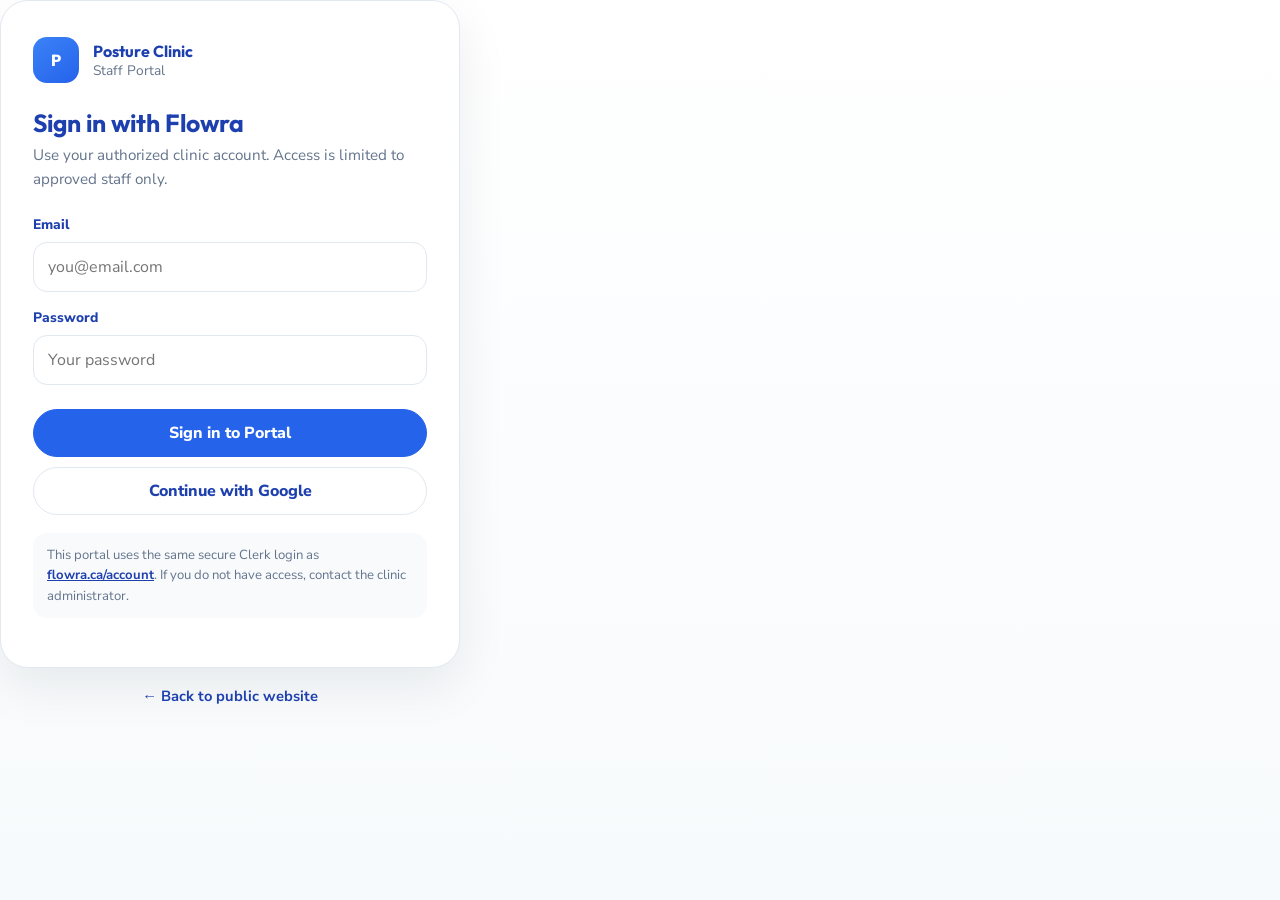
==== commit 81a01bbb: "Add Posture Clinic staff portal with Flowra Clerk login" ====
--- a/app.html
+++ b/app.html
@@ -3,6 +3,7 @@
 <head>
 <meta charset="UTF-8" />
 <meta name="viewport" content="width=device-width, initial-scale=1.0" />
+<meta name="robots" content="noindex, nofollow" />
 <title>Posture Clinic — Dr. Ardeshir Ekhtiari</title>
 <style>
   :root{
@@ -243,9 +244,14 @@
 <link rel="stylesheet" href="portal-neumorph.css" />
 </head>
 <body>
-<script src="auth-config.js?v=1"></script>
-<script src="auth.js?v=1"></script>
-<script>PosturePortalAuth.requireAppAccess();</script>
+<script src="auth-config.js?v=2"></script>
+<script src="auth.js?v=2"></script>
+<script>
+document.documentElement.style.visibility = "hidden";
+PosturePortalAuth.requireAppAccess().then(function (allowed) {
+  if (allowed) document.documentElement.style.visibility = "";
+});
+</script>
 <div class="app">
   <aside class="sidebar">
     <div class="brand">
@@ -1326,14 +1332,6 @@
         <label class="btn sm" style="margin-top:6px">&#128101; Upload Body Chart<input type="file" accept="image/png,image/jpeg,image/svg+xml" style="display:none" onchange="uploadClinicImage('bodyChart',this)"></label>
       </div>
     </div>
-    <div class="sec-title">Admin Password</div>
-    <p class="desc">Change the password used to sign in at <code>portal.html</code>. Stored locally in this browser only.</p>
-    <div class="grid three" style="align-items:end">
-      <div class="field"><label>Current Password</label><input id="admin_cur" type="password" autocomplete="current-password"/></div>
-      <div class="field"><label>New Password</label><input id="admin_new" type="password" autocomplete="new-password"/></div>
-      <div class="field"><label>Confirm New Password</label><input id="admin_confirm" type="password" autocomplete="new-password"/></div>
-    </div>
-    
     <div style="margin-top:12px"><button class="btn primary" onclick="saveClinic()">Save Clinic</button></div>
   </div>
   <div class="panel settings-section" data-settings="services"><h3>Services / Billing Codes</h3>
@@ -1393,12 +1391,6 @@
 function inp2(id,l,v){return `<div class="field"><label>${l}</label><input id="c_${id}" value="${esc(v??'')}"/></div>`;}
 function inp2raw(id,l,v){return `<label>${l}</label><input id="c_${id}" value="${esc(v??'')}"/>`;}
 function saveClinic(){ ["name","provider","phone","email","currency","address","workStart","workEnd"].forEach(k=>DB.clinic[k]=$("#c_"+k).value); DB.clinic.taxRate=Number($("#c_taxRate").value)||0; save(); toast("Clinic saved"); }
-if(!nw || nw.length<6){ toast("New password must be at least 6 characters"); return; }
-  if(nw!==cf){ toast("New passwords do not match"); return; }
-  localStorage.setItem(ADMIN_PASS_KEY, nw);
-  ["admin_cur","admin_new","admin_confirm"].forEach(id=>{ const e=$("#"+id); if(e) e.value=""; });
-  toast("Admin password updated");
-}
 const imgKindLabel = kind => ({logo:"Logo",signature:"Signature",bodyChart:"Body chart"}[kind]||kind);
 function clinicImgPreview(kind){
   const src=DB.clinic[kind];
@@ -1623,5 +1615,5 @@
 initStorage();
 </script>
 
-<button type="button" class="portal-logout no-print" onclick="sessionStorage.removeItem('postureclinic_admin_auth');sessionStorage.removeItem('postureclinic_admin_auth_exp');PosturePortalAuth.signOut()">Sign out</button></body>
+<button type="button" class="portal-logout no-print" onclick="PosturePortalAuth.signOut()">Sign out</button></body>
 </html>
--- a/portal-neumorph.css
+++ b/portal-neumorph.css
@@ -0,0 +1,165 @@
+/* Staff portal visual overrides for Posture Clinic admin app */
+:root {
+  --bg: #e4ebf5 !important;
+  --soft: #e4ebf5 !important;
+  --panel: #e4ebf5 !important;
+  --line: transparent !important;
+  --brand-soft: #c7d9ff !important;
+  --neo-raised: 8px 8px 16px #c8d0e0, -8px -8px 16px #ffffff;
+  --neo-inset: inset 5px 5px 10px #c8d0e0, inset -5px -5px 10px #ffffff;
+}
+
+html, body { background: #e4ebf5 !important; }
+
+.sidebar {
+  background: #e4ebf5 !important;
+  color: var(--text) !important;
+  box-shadow: 8px 0 20px rgba(200, 208, 224, 0.45);
+  border-right: none !important;
+}
+.sidebar .brand {
+  border-bottom: none !important;
+  margin: 12px;
+  padding: 16px !important;
+  border-radius: 18px;
+  background: #e4ebf5;
+  box-shadow: var(--neo-raised);
+}
+.sidebar .brand h1 { color: var(--brand-dark) !important; }
+.sidebar .brand p { color: var(--muted) !important; opacity: 1 !important; }
+.nav a {
+  color: var(--text) !important;
+  margin: 0 10px 6px;
+  border-radius: 14px !important;
+  box-shadow: none;
+}
+.nav a:hover {
+  background: #e4ebf5 !important;
+  box-shadow: var(--neo-inset) !important;
+}
+.nav a.active {
+  background: linear-gradient(145deg, #3b82f6, #2563eb) !important;
+  color: #fff !important;
+  box-shadow: 6px 6px 14px rgba(37, 99, 235, 0.35), -4px -4px 10px rgba(255,255,255,0.7) !important;
+}
+.sb-foot {
+  border-top: none !important;
+  margin: 10px;
+  padding: 12px !important;
+  border-radius: 14px;
+  background: #e4ebf5;
+  box-shadow: var(--neo-inset);
+  color: var(--muted) !important;
+  opacity: 1 !important;
+}
+
+.topbar {
+  background: #e4ebf5 !important;
+  border-bottom: none !important;
+  box-shadow: 0 8px 18px rgba(200, 208, 224, 0.35);
+}
+.topbar .search input {
+  border: none !important;
+  background: #e4ebf5 !important;
+  box-shadow: var(--neo-inset) !important;
+}
+
+.stat, .panel, .profile-card, .month-card, .service-card, .painitem, .about-panel, .info-panel,
+.modal, .step, .cal-cell, .time-cell, .time-grid, .calendar-grid, .month-card {
+  background: #e4ebf5 !important;
+  border: none !important;
+  box-shadow: var(--neo-raised) !important;
+}
+
+.btn {
+  border: none !important;
+  background: #e4ebf5 !important;
+  box-shadow: var(--neo-raised) !important;
+}
+.btn:hover { filter: brightness(1.02); }
+.btn:active { box-shadow: var(--neo-inset) !important; }
+.btn.primary {
+  background: linear-gradient(145deg, #3b82f6, #2563eb) !important;
+  color: #fff !important;
+  box-shadow: 6px 6px 14px rgba(37, 99, 235, 0.35), -4px -4px 10px rgba(255,255,255,0.75) !important;
+}
+.btn.accent {
+  background: linear-gradient(145deg, #06b6d4, #0891b2) !important;
+  color: #fff !important;
+}
+.btn.danger { color: var(--danger) !important; }
+
+.field input, .field select, .field textarea,
+.contact-form input, .contact-form textarea,
+.date-combo button, .pill-tabs button, .modal-back {
+  border: none !important;
+  background: #e4ebf5 !important;
+  box-shadow: var(--neo-inset) !important;
+}
+.pill-tabs button.on {
+  background: linear-gradient(145deg, #3b82f6, #2563eb) !important;
+  color: #fff !important;
+  box-shadow: 6px 6px 14px rgba(37, 99, 235, 0.35) !important;
+}
+
+.scale button {
+  border: none !important;
+  background: #e4ebf5 !important;
+  box-shadow: var(--neo-raised) !important;
+}
+.scale button.on {
+  background: #fecaca !important;
+  box-shadow: var(--neo-inset) !important;
+}
+
+.modal-bg { background: rgba(30, 41, 59, 0.35) !important; backdrop-filter: blur(6px); }
+.modal-head, .modal-foot {
+  background: #e4ebf5 !important;
+  border: none !important;
+  box-shadow: none !important;
+}
+.toast {
+  background: #1e293b !important;
+  box-shadow: var(--neo-raised) !important;
+}
+
+.cal-day-head, .time-head {
+  background: #e4ebf5 !important;
+  box-shadow: var(--neo-inset) !important;
+  border: none !important;
+}
+.appt-chip {
+  border: none !important;
+  box-shadow: var(--neo-inset) !important;
+}
+
+table th, table td { border-bottom: 1px solid rgba(200, 208, 224, 0.55) !important; }
+tbody tr:hover { background: rgba(255,255,255,0.25) !important; }
+
+.tag.green { box-shadow: var(--neo-inset) !important; }
+.tag.blue, .tag.amber { box-shadow: var(--neo-inset) !important; }
+
+.bodychart img {
+  border: none !important;
+  box-shadow: var(--neo-raised) !important;
+}
+
+.portal-logout {
+  position: fixed;
+  bottom: 18px;
+  left: 18px;
+  z-index: 60;
+  border: none;
+  background: #e4ebf5;
+  box-shadow: var(--neo-raised);
+  border-radius: 999px;
+  padding: 10px 16px;
+  font-weight: 700;
+  color: var(--brand-dark);
+  cursor: pointer;
+}
+
+@media print {
+  .portal-logout { display: none !important; }
+  .sidebar, .topbar { box-shadow: none !important; }
+}
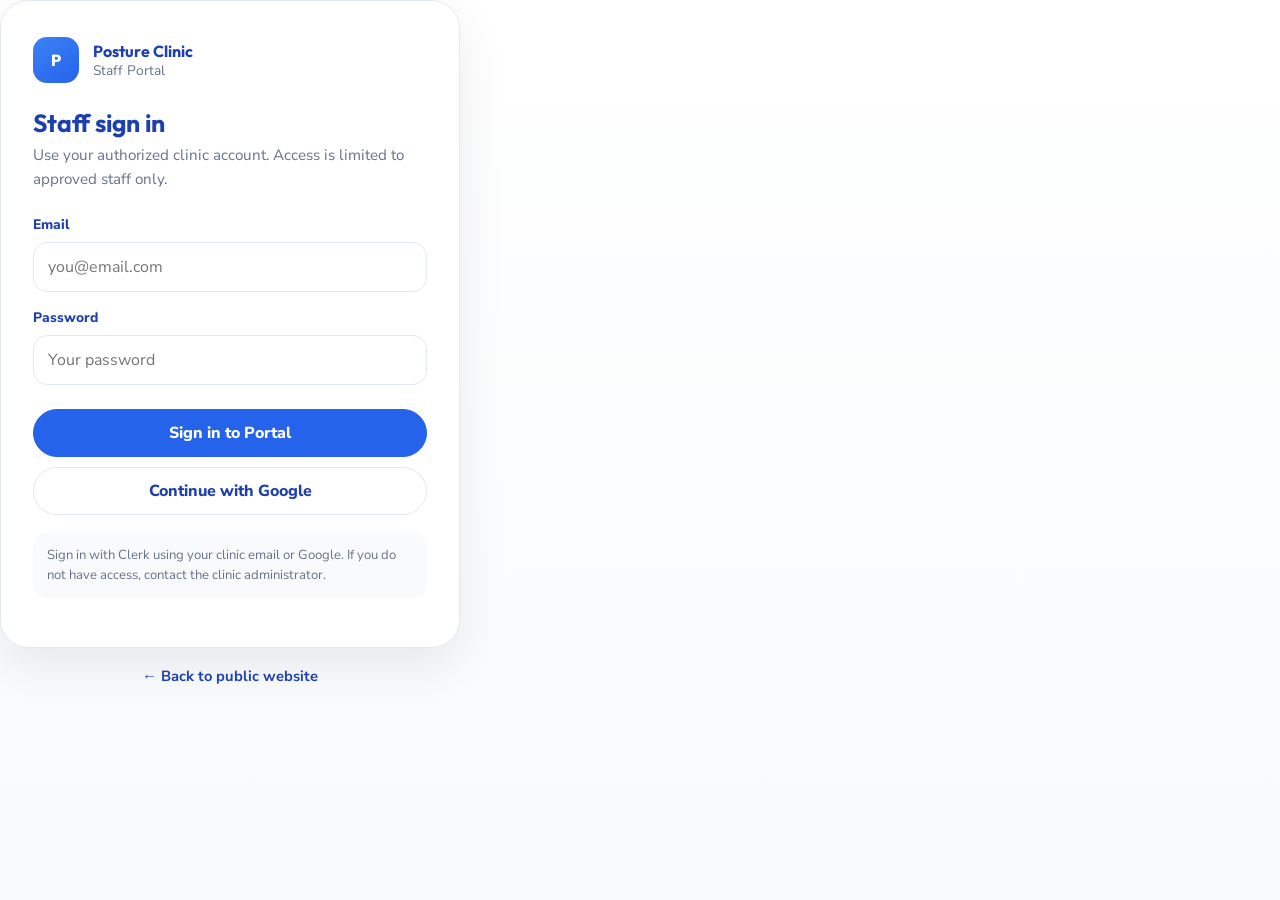
==== commit de04977c: "Add Posture Clinic staff portal with Clerk login" ====
--- a/app.html
+++ b/app.html
@@ -244,8 +244,8 @@
 <link rel="stylesheet" href="portal-neumorph.css" />
 </head>
 <body>
-<script src="auth-config.js?v=2"></script>
-<script src="auth.js?v=2"></script>
+<script src="auth-config.js?v=3"></script>
+<script src="auth.js?v=3"></script>
 <script>
 document.documentElement.style.visibility = "hidden";
 PosturePortalAuth.requireAppAccess().then(function (allowed) {
